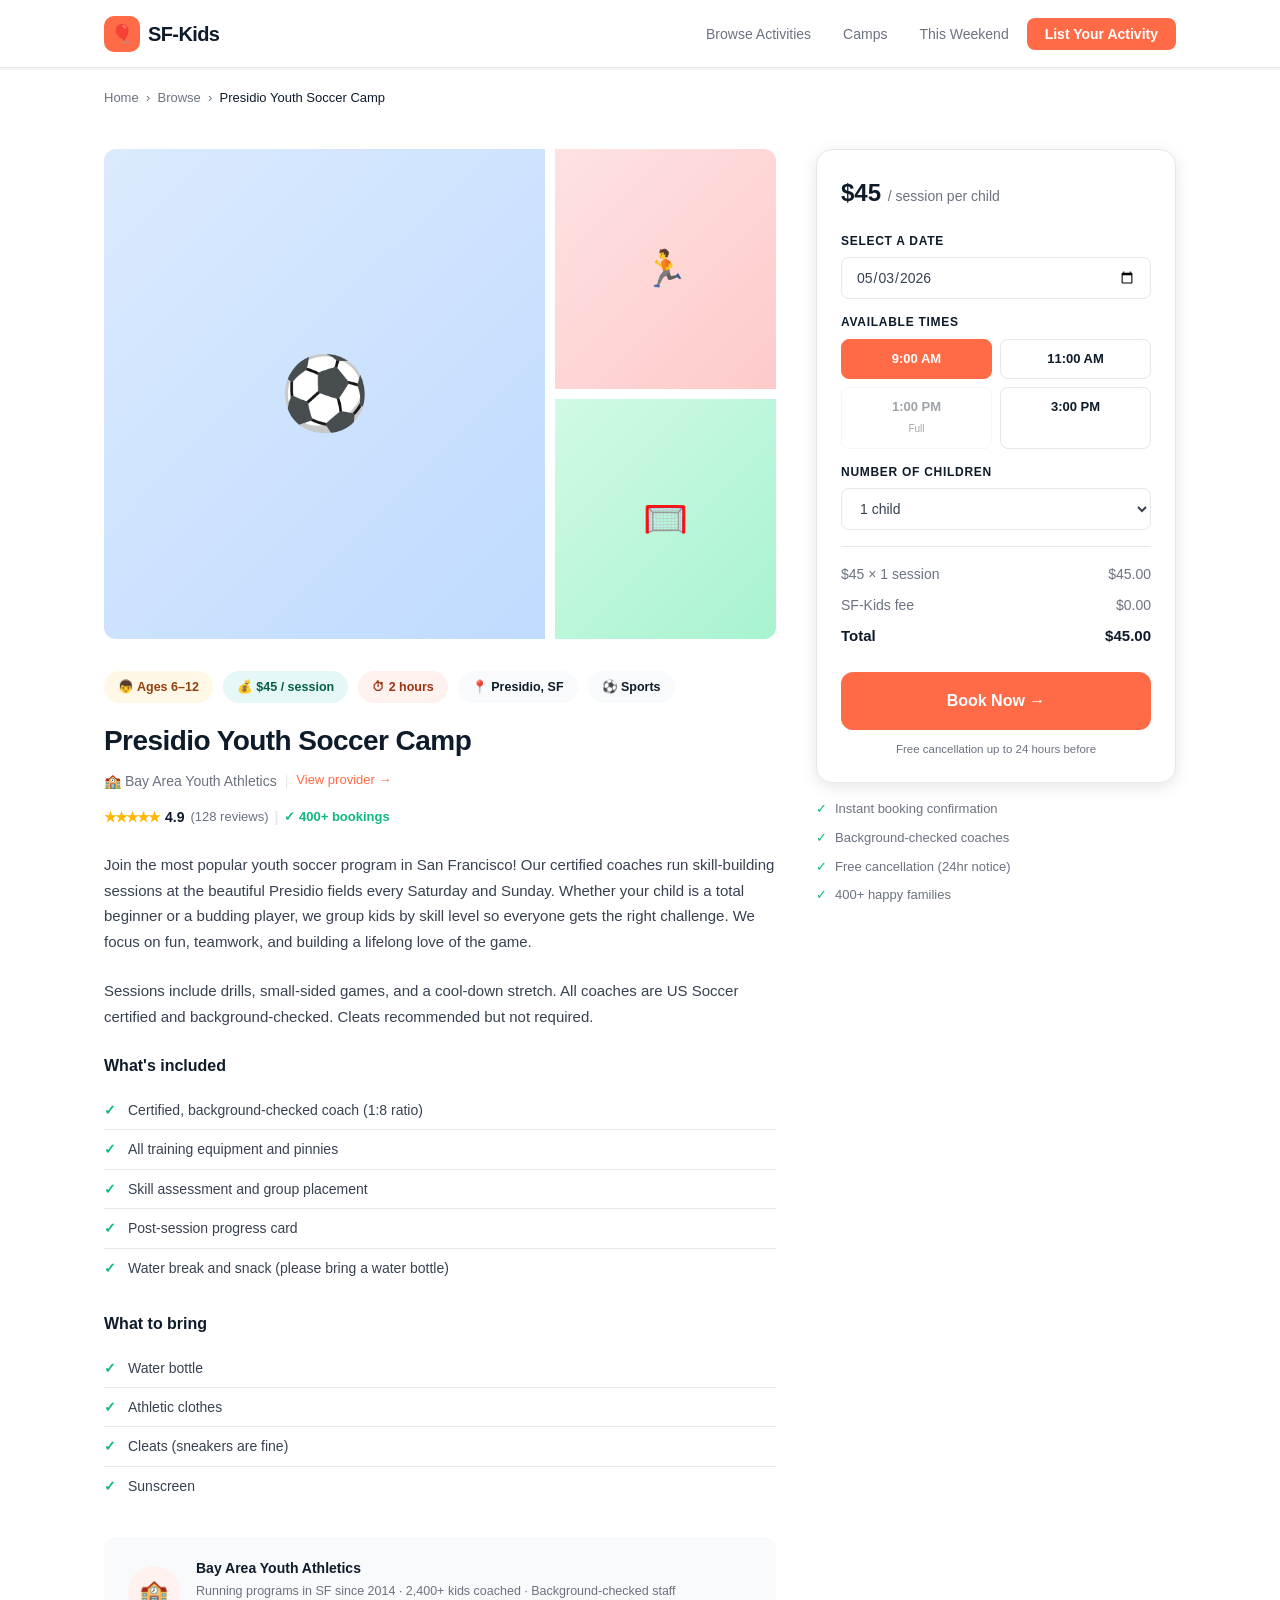
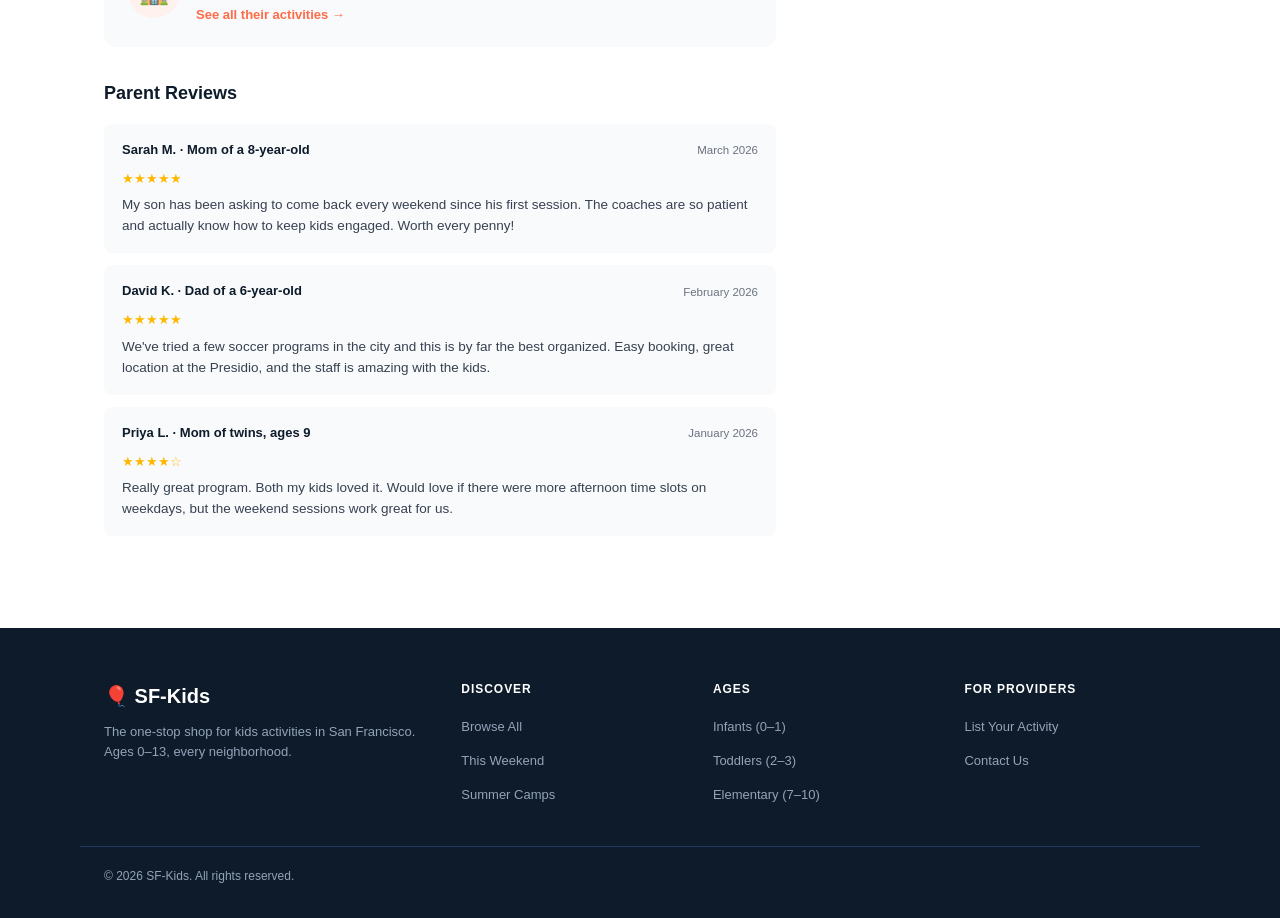
==== activity.html @ b0662e35 "Fix nav: wire Camps + This Weekend filters, make all filter chips functional" ====
<!DOCTYPE html>
<html lang="en">
<head>
<meta charset="UTF-8">
<meta name="viewport" content="width=device-width, initial-scale=1.0">
<title>Presidio Youth Soccer Camp — SF-Kids</title>
<link rel="stylesheet" href="styles.css">
</head>
<body>

<!-- ── Nav ──────────────────────────────────────────────────── -->
<nav class="nav">
  <div class="nav-inner">
    <a href="index.html" class="nav-logo">
      <div class="nav-logo-icon">🎈</div>
      SF-Kids
    </a>
    <ul class="nav-links">
      <li><a href="results.html">Browse Activities</a></li>
      <li><a href="results.html?filter=camps">Camps</a></li>
      <li><a href="results.html?filter=weekend">This Weekend</a></li>
      <li><a href="list-your-activity.html" class="nav-cta">List Your Activity</a></li>
    </ul>
  </div>
</nav>

<!-- ── Breadcrumb ─────────────────────────────────────────────── -->
<div class="page" style="padding-top:20px;">
  <p style="font-size:13px;color:var(--muted);">
    <a href="index.html" style="color:var(--muted);">Home</a> &nbsp;›&nbsp;
    <a href="results.html" style="color:var(--muted);">Browse</a> &nbsp;›&nbsp;
    <span style="color:var(--navy);">Presidio Youth Soccer Camp</span>
  </p>
</div>

<!-- ── Detail layout ─────────────────────────────────────────── -->
<div class="page">
  <div class="detail-layout">

    <!-- Left: content -->
    <div>
      <!-- Gallery -->
      <div class="detail-gallery">
        <div class="gallery-main">⚽</div>
        <div class="gallery-sm">🏃</div>
        <div class="gallery-sm">🥅</div>
      </div>

      <!-- Badges -->
      <div class="detail-badges">
        <span class="badge badge-age">👦 Ages 6–12</span>
        <span class="badge badge-price">💰 $45 / session</span>
        <span class="badge badge-time">⏱ 2 hours</span>
        <span class="badge" style="background:var(--light);color:var(--navy);">📍 Presidio, SF</span>
        <span class="badge" style="background:var(--light);color:var(--navy);">⚽ Sports</span>
      </div>

      <h1 class="detail-title">Presidio Youth Soccer Camp</h1>

      <div class="detail-provider">
        <span>🏫 Bay Area Youth Athletics</span>
        <span style="color:var(--rule);">|</span>
        <a href="#" style="color:var(--coral);font-size:13px;">View provider →</a>
      </div>

      <div class="detail-rating">
        <span class="stars">★★★★★</span>
        <span>4.9</span>
        <span style="color:var(--muted);font-weight:400;font-size:13px;">(128 reviews)</span>
        <span style="color:var(--rule);">|</span>
        <span style="color:var(--success);font-size:13px;font-weight:600;">✓ 400+ bookings</span>
      </div>

      <p class="detail-desc">
        Join the most popular youth soccer program in San Francisco! Our certified coaches run skill-building sessions at the beautiful Presidio fields every Saturday and Sunday. Whether your child is a total beginner or a budding player, we group kids by skill level so everyone gets the right challenge. We focus on fun, teamwork, and building a lifelong love of the game.
      </p>
      <p class="detail-desc">
        Sessions include drills, small-sided games, and a cool-down stretch. All coaches are US Soccer certified and background-checked. Cleats recommended but not required.
      </p>

      <h3 style="font-size:16px;font-weight:700;color:var(--navy);margin-bottom:12px;">What's included</h3>
      <ul class="detail-list">
        <li>Certified, background-checked coach (1:8 ratio)</li>
        <li>All training equipment and pinnies</li>
        <li>Skill assessment and group placement</li>
        <li>Post-session progress card</li>
        <li>Water break and snack (please bring a water bottle)</li>
      </ul>

      <h3 style="font-size:16px;font-weight:700;color:var(--navy);margin-bottom:12px;margin-top:24px;">What to bring</h3>
      <ul class="detail-list">
        <li>Water bottle</li>
        <li>Athletic clothes</li>
        <li>Cleats (sneakers are fine)</li>
        <li>Sunscreen</li>
      </ul>

      <!-- Provider trust block -->
      <div style="background:var(--light);border-radius:var(--radius);padding:20px 24px;margin-top:32px;display:flex;gap:16px;align-items:center;">
        <div style="width:52px;height:52px;background:var(--coral-lt);border-radius:50%;display:flex;align-items:center;justify-content:center;font-size:24px;flex-shrink:0;">🏫</div>
        <div>
          <p style="font-size:14px;font-weight:700;color:var(--navy);margin-bottom:2px;">Bay Area Youth Athletics</p>
          <p style="font-size:12.5px;color:var(--muted);">Running programs in SF since 2014 · 2,400+ kids coached · Background-checked staff</p>
          <a href="#" style="font-size:13px;color:var(--coral);font-weight:600;">See all their activities →</a>
        </div>
      </div>

      <!-- Reviews -->
      <div class="reviews">
        <h3>Parent Reviews</h3>

        <div class="review-card">
          <div class="review-header">
            <span class="reviewer">Sarah M. · Mom of a 8-year-old</span>
            <span class="review-date">March 2026</span>
          </div>
          <div style="color:var(--yellow);font-size:13px;margin-bottom:6px;">★★★★★</div>
          <p class="review-text">My son has been asking to come back every weekend since his first session. The coaches are so patient and actually know how to keep kids engaged. Worth every penny!</p>
        </div>

        <div class="review-card">
          <div class="review-header">
            <span class="reviewer">David K. · Dad of a 6-year-old</span>
            <span class="review-date">February 2026</span>
          </div>
          <div style="color:var(--yellow);font-size:13px;margin-bottom:6px;">★★★★★</div>
          <p class="review-text">We've tried a few soccer programs in the city and this is by far the best organized. Easy booking, great location at the Presidio, and the staff is amazing with the kids.</p>
        </div>

        <div class="review-card">
          <div class="review-header">
            <span class="reviewer">Priya L. · Mom of twins, ages 9</span>
            <span class="review-date">January 2026</span>
          </div>
          <div style="color:var(--yellow);font-size:13px;margin-bottom:6px;">★★★★☆</div>
          <p class="review-text">Really great program. Both my kids loved it. Would love if there were more afternoon time slots on weekdays, but the weekend sessions work great for us.</p>
        </div>
      </div>
    </div>

    <!-- Right: booking card -->
    <div>
      <div class="booking-card">
        <div class="booking-card-price">$45 <span>/ session per child</span></div>

        <div class="form-group">
          <label class="form-label">Select a date</label>
          <input type="date" class="form-input" value="2026-05-03">
        </div>

        <div class="form-group">
          <label class="form-label">Available times</label>
          <div class="time-slots">
            <div class="time-slot selected" onclick="selectSlot(this)">9:00 AM</div>
            <div class="time-slot" onclick="selectSlot(this)">11:00 AM</div>
            <div class="time-slot" onclick="selectSlot(this)" style="opacity:0.4;cursor:not-allowed;">1:00 PM<br><span style="font-size:10px;font-weight:400;">Full</span></div>
            <div class="time-slot" onclick="selectSlot(this)">3:00 PM</div>
          </div>
        </div>

        <div class="form-group">
          <label class="form-label">Number of children</label>
          <select class="form-select">
            <option>1 child</option>
            <option>2 children</option>
            <option>3 children</option>
          </select>
        </div>

        <hr class="booking-divider">
        <div class="booking-total"><span>$45 × 1 session</span><span>$45.00</span></div>
        <div class="booking-total"><span>SF-Kids fee</span><span>$0.00</span></div>
        <div class="booking-total total"><span>Total</span><span>$45.00</span></div>

        <a href="booking.html" class="btn btn-primary btn-lg" style="width:100%;justify-content:center;margin-top:16px;">Book Now →</a>

        <p style="font-size:11.5px;color:var(--muted);text-align:center;margin-top:10px;">Free cancellation up to 24 hours before</p>
      </div>

      <!-- Trust signals -->
      <div style="margin-top:16px;display:flex;flex-direction:column;gap:8px;">
        <div style="display:flex;align-items:center;gap:8px;font-size:13px;color:var(--muted);">
          <span style="color:var(--success);">✓</span> Instant booking confirmation
        </div>
        <div style="display:flex;align-items:center;gap:8px;font-size:13px;color:var(--muted);">
          <span style="color:var(--success);">✓</span> Background-checked coaches
        </div>
        <div style="display:flex;align-items:center;gap:8px;font-size:13px;color:var(--muted);">
          <span style="color:var(--success);">✓</span> Free cancellation (24hr notice)
        </div>
        <div style="display:flex;align-items:center;gap:8px;font-size:13px;color:var(--muted);">
          <span style="color:var(--success);">✓</span> 400+ happy families
        </div>
      </div>
    </div>
  </div>
</div>

<!-- ── Footer ────────────────────────────────────────────────── -->
<footer class="footer">
  <div class="footer-inner">
    <div>
      <div class="footer-brand">🎈 SF-Kids</div>
      <p class="footer-tagline">The one-stop shop for kids activities in San Francisco. Ages 0–13, every neighborhood.</p>
    </div>
    <div>
      <p class="footer-col-title">Discover</p>
      <ul class="footer-links">
        <li><a href="results.html">Browse All</a></li>
        <li><a href="#">This Weekend</a></li>
        <li><a href="#">Summer Camps</a></li>
      </ul>
    </div>
    <div>
      <p class="footer-col-title">Ages</p>
      <ul class="footer-links">
        <li><a href="#">Infants (0–1)</a></li>
        <li><a href="#">Toddlers (2–3)</a></li>
        <li><a href="#">Elementary (7–10)</a></li>
      </ul>
    </div>
    <div>
      <p class="footer-col-title">For Providers</p>
      <ul class="footer-links">
        <li><a href="#">List Your Activity</a></li>
        <li><a href="#">Contact Us</a></li>
      </ul>
    </div>
  </div>
  <div class="footer-bottom">
    <span>© 2026 SF-Kids. All rights reserved.</span>
  </div>
</footer>

<script>
  function selectSlot(el) {
    if (el.style.opacity === '0.4') return;
    document.querySelectorAll('.time-slot').forEach(s => s.classList.remove('selected'));
    el.classList.add('selected');
  }
</script>
</body>
</html>
---- styles.css ----
/* ============================================================
   SF-Kids Design System
   OpenTable-meets-Airbnb for kids activities in San Francisco
   ============================================================ */

/* ── Tokens ─────────────────────────────────────────────────── */
:root {
  --navy:       #0D1B2A;
  --navy2:      #1B2E42;
  --coral:      #FF6B47;
  --coral-lt:   #FFF1EE;
  --coral-dk:   #E55A38;
  --teal:       #0EA5A0;
  --teal-lt:    #E6F7F7;
  --yellow:     #FFB800;
  --yellow-lt:  #FFF8E6;
  --mid:        #374151;
  --muted:      #6B7280;
  --rule:       #E5E7EB;
  --light:      #F9FAFB;
  --white:      #FFFFFF;
  --success:    #10B981;
  --radius:     12px;
  --radius-sm:  8px;
  --shadow-sm:  0 1px 3px rgba(0,0,0,0.08);
  --shadow:     0 4px 16px rgba(0,0,0,0.10);
  --shadow-lg:  0 8px 32px rgba(0,0,0,0.14);
  --nav-h:      68px;
  --max-w:      1120px;
}

/* ── Reset ───────────────────────────────────────────────────── */
*, *::before, *::after { box-sizing: border-box; margin: 0; padding: 0; }
html { scroll-behavior: smooth; }
body {
  font-family: "Inter", "Helvetica Neue", Helvetica, Arial, sans-serif;
  background: var(--white);
  color: var(--mid);
  line-height: 1.6;
  -webkit-font-smoothing: antialiased;
}
img { max-width: 100%; display: block; }
a { color: var(--coral); text-decoration: none; }
a:hover { text-decoration: underline; }
button { cursor: pointer; font-family: inherit; }

/* ── Navigation ─────────────────────────────────────────────── */
.nav {
  position: sticky; top: 0; z-index: 200;
  height: var(--nav-h);
  background: var(--white);
  border-bottom: 1px solid var(--rule);
  box-shadow: var(--shadow-sm);
  display: flex; align-items: center;
}
.nav-inner {
  max-width: var(--max-w); width: 100%;
  margin: 0 auto; padding: 0 24px;
  display: flex; align-items: center;
  justify-content: space-between; gap: 20px;
}
.nav-logo {
  display: flex; align-items: center; gap: 8px;
  font-size: 20px; font-weight: 800; color: var(--navy);
  letter-spacing: -0.03em; white-space: nowrap;
  text-decoration: none;
}
.nav-logo-icon {
  width: 36px; height: 36px;
  background: var(--coral);
  border-radius: 10px;
  display: flex; align-items: center; justify-content: center;
  font-size: 18px; line-height: 1;
}
.nav-links {
  display: flex; align-items: center; gap: 4px;
  list-style: none;
}
.nav-links a {
  font-size: 14px; font-weight: 500; color: var(--muted);
  padding: 7px 14px; border-radius: 8px;
  transition: color 0.15s, background 0.15s;
}
.nav-links a:hover { color: var(--navy); background: var(--light); text-decoration: none; }
.nav-links a.active { color: var(--coral); background: var(--coral-lt); }
.nav-cta {
  background: var(--coral); color: white !important;
  font-weight: 600 !important; border-radius: 8px;
  padding: 8px 18px !important;
}
.nav-cta:hover { background: var(--coral-dk) !important; }

/* ── Page wrapper ────────────────────────────────────────────── */
.page { max-width: var(--max-w); margin: 0 auto; padding: 0 24px; }

/* ── Buttons ─────────────────────────────────────────────────── */
.btn {
  display: inline-flex; align-items: center; gap: 8px;
  font-size: 15px; font-weight: 600;
  padding: 13px 24px; border-radius: var(--radius-sm);
  border: none; transition: all 0.15s; white-space: nowrap;
  text-decoration: none;
}
.btn:hover { text-decoration: none; transform: translateY(-1px); }
.btn-primary { background: var(--coral); color: white; }
.btn-primary:hover { background: var(--coral-dk); color: white; }
.btn-secondary { background: var(--white); color: var(--navy); border: 1.5px solid var(--rule); }
.btn-secondary:hover { border-color: var(--navy); background: var(--light); color: var(--navy); }
.btn-lg { font-size: 16px; padding: 16px 32px; border-radius: var(--radius); }
.btn-sm { font-size: 13px; padding: 8px 16px; }

/* ── Hero (landing) ──────────────────────────────────────────── */
.hero {
  background: var(--navy);
  padding: 80px 0 100px;
  position: relative; overflow: hidden;
}
.hero::before {
  content: "";
  position: absolute; inset: 0;
  background: radial-gradient(ellipse 70% 60% at 70% 50%, rgba(255,107,71,0.12) 0%, transparent 70%);
  pointer-events: none;
}
.hero-inner {
  max-width: var(--max-w); margin: 0 auto; padding: 0 24px;
  position: relative; z-index: 1;
}
.hero-eyebrow {
  display: inline-flex; align-items: center; gap: 8px;
  font-size: 12px; font-weight: 700; letter-spacing: 0.1em;
  text-transform: uppercase; color: var(--coral);
  background: rgba(255,107,71,0.12); padding: 5px 14px;
  border-radius: 20px; margin-bottom: 20px;
}
.hero h1 {
  font-size: clamp(32px, 5.5vw, 58px);
  font-weight: 800; color: var(--white);
  line-height: 1.08; letter-spacing: -0.03em;
  margin-bottom: 16px; max-width: 640px;
}
.hero h1 span { color: var(--coral); }
.hero-sub {
  font-size: 17px; color: #94A3B8;
  margin-bottom: 40px; max-width: 480px; line-height: 1.6;
}

/* ── Search bar ──────────────────────────────────────────────── */
.search-bar {
  background: var(--white);
  border-radius: 16px;
  padding: 8px 8px 8px 0;
  display: flex; align-items: center;
  box-shadow: var(--shadow-lg);
  max-width: 720px;
  gap: 0;
}
.search-field {
  display: flex; flex-direction: column;
  padding: 10px 20px; flex: 1; min-width: 0;
  border-right: 1px solid var(--rule);
}
.search-field:last-of-type { border-right: none; }
.search-label {
  font-size: 10px; font-weight: 700;
  text-transform: uppercase; letter-spacing: 0.08em;
  color: var(--navy); margin-bottom: 2px;
}
.search-field input, .search-field select {
  border: none; outline: none;
  font-size: 14px; font-weight: 500; color: var(--mid);
  background: transparent; font-family: inherit;
  width: 100%; cursor: pointer;
}
.search-field select option { color: var(--mid); }
.search-btn {
  background: var(--coral); color: white;
  border: none; border-radius: 12px;
  width: 52px; height: 52px; flex-shrink: 0;
  display: flex; align-items: center; justify-content: center;
  font-size: 20px; margin-right: 4px;
  transition: background 0.15s;
}
.search-btn:hover { background: var(--coral-dk); }

/* ── Category chips ──────────────────────────────────────────── */
.categories { padding: 48px 0 40px; }
.categories-title {
  font-size: 11px; font-weight: 700; letter-spacing: 0.1em;
  text-transform: uppercase; color: var(--muted); margin-bottom: 16px;
}
.cat-chips { display: flex; gap: 10px; flex-wrap: wrap; }
.cat-chip {
  display: inline-flex; align-items: center; gap: 8px;
  padding: 10px 18px; border-radius: 24px;
  background: var(--light); border: 1.5px solid var(--rule);
  font-size: 13.5px; font-weight: 600; color: var(--navy);
  cursor: pointer; transition: all 0.15s; white-space: nowrap;
  text-decoration: none;
}
.cat-chip:hover, .cat-chip.active {
  background: var(--coral-lt); border-color: var(--coral);
  color: var(--coral); text-decoration: none;
}
.cat-chip-icon { font-size: 16px; }

/* ── Section headings ────────────────────────────────────────── */
.section-head {
  display: flex; align-items: flex-end;
  justify-content: space-between; margin-bottom: 20px; gap: 16px;
}
.section-head h2 {
  font-size: 22px; font-weight: 800; color: var(--navy);
  letter-spacing: -0.02em;
}
.section-head a {
  font-size: 13px; font-weight: 600; color: var(--coral);
  white-space: nowrap;
}

/* ── Activity cards ──────────────────────────────────────────── */
.cards-grid {
  display: grid;
  grid-template-columns: repeat(auto-fill, minmax(280px, 1fr));
  gap: 20px; margin-bottom: 52px;
}
.card {
  background: var(--white); border-radius: var(--radius);
  border: 1px solid var(--rule); overflow: hidden;
  transition: box-shadow 0.2s, transform 0.2s;
  cursor: pointer; display: flex; flex-direction: column;
  text-decoration: none; color: inherit;
}
.card:hover {
  box-shadow: var(--shadow-lg); transform: translateY(-3px);
  text-decoration: none;
}
.card-img {
  width: 100%; height: 180px; object-fit: cover;
  background: linear-gradient(135deg, #E0E7FF 0%, #C7D2FE 100%);
  display: flex; align-items: center; justify-content: center;
  font-size: 48px; position: relative;
}
.card-img-badge {
  position: absolute; top: 12px; left: 12px;
  background: var(--white); border-radius: 6px;
  padding: 3px 9px; font-size: 11px; font-weight: 700;
  color: var(--navy); box-shadow: var(--shadow-sm);
}
.card-img-save {
  position: absolute; top: 12px; right: 12px;
  background: rgba(255,255,255,0.9); border-radius: 50%;
  width: 32px; height: 32px;
  display: flex; align-items: center; justify-content: center;
  font-size: 16px; cursor: pointer;
}
.card-body { padding: 16px; flex: 1; display: flex; flex-direction: column; gap: 6px; }
.card-cat {
  font-size: 11px; font-weight: 700; letter-spacing: 0.08em;
  text-transform: uppercase; color: var(--coral);
}
.card-title {
  font-size: 15px; font-weight: 700; color: var(--navy);
  line-height: 1.3;
}
.card-provider { font-size: 12.5px; color: var(--muted); }
.card-meta {
  display: flex; gap: 10px; flex-wrap: wrap;
  margin-top: 4px;
}
.card-tag {
  display: inline-flex; align-items: center; gap: 4px;
  font-size: 11.5px; color: var(--muted);
  background: var(--light); padding: 3px 9px;
  border-radius: 20px;
}
.card-footer {
  display: flex; align-items: center;
  justify-content: space-between;
  padding: 12px 16px; border-top: 1px solid var(--rule);
}
.card-price { font-size: 15px; font-weight: 800; color: var(--navy); }
.card-price span { font-size: 12px; font-weight: 400; color: var(--muted); }
.card-rating {
  display: flex; align-items: center; gap: 4px;
  font-size: 12.5px; font-weight: 600; color: var(--navy);
}

/* ── How it works ────────────────────────────────────────────── */
.how-it-works {
  background: var(--light); border-radius: 20px;
  padding: 52px 48px; margin: 0 0 60px;
}
.hiw-steps {
  display: grid; grid-template-columns: repeat(3, 1fr);
  gap: 32px; margin-top: 28px;
}
.hiw-step { text-align: center; }
.hiw-icon {
  width: 60px; height: 60px; border-radius: 50%;
  background: var(--coral); color: white;
  font-size: 24px;
  display: flex; align-items: center; justify-content: center;
  margin: 0 auto 14px;
}
.hiw-num {
  font-size: 11px; font-weight: 700; letter-spacing: 0.1em;
  text-transform: uppercase; color: var(--coral); margin-bottom: 6px;
}
.hiw-title { font-size: 16px; font-weight: 700; color: var(--navy); margin-bottom: 6px; }
.hiw-desc { font-size: 13.5px; color: var(--muted); line-height: 1.55; }

/* ── Filters (results page) ──────────────────────────────────── */
.filters-bar {
  background: var(--white); border-bottom: 1px solid var(--rule);
  padding: 14px 0; position: sticky; top: var(--nav-h); z-index: 100;
}
.filters-inner {
  max-width: var(--max-w); margin: 0 auto; padding: 0 24px;
  display: flex; align-items: center; gap: 8px; flex-wrap: wrap;
}
.filter-chip {
  display: inline-flex; align-items: center; gap: 6px;
  padding: 7px 14px; border-radius: 24px;
  background: var(--white); border: 1.5px solid var(--rule);
  font-size: 13px; font-weight: 500; color: var(--mid);
  cursor: pointer; transition: all 0.15s; white-space: nowrap;
}
.filter-chip:hover { border-color: var(--navy); color: var(--navy); }
.filter-chip.active { background: var(--navy); border-color: var(--navy); color: white; }
.filter-chip-arrow { font-size: 10px; }

/* ── Results layout ──────────────────────────────────────────── */
.results-layout {
  display: grid;
  grid-template-columns: 1fr 380px;
  gap: 28px; padding: 32px 0 60px;
  align-items: start;
}
.results-count {
  font-size: 13px; color: var(--muted);
  margin-bottom: 20px;
}
.results-count strong { color: var(--navy); }
.map-panel {
  position: sticky; top: calc(var(--nav-h) + 56px);
  background: var(--light); border-radius: var(--radius);
  border: 1px solid var(--rule); overflow: hidden;
  height: 520px;
  display: flex; align-items: center; justify-content: center;
  flex-direction: column; gap: 10px; color: var(--muted);
}
.map-placeholder-icon { font-size: 40px; }
.map-placeholder-text { font-size: 13px; font-weight: 600; color: var(--navy); }
.map-placeholder-sub { font-size: 12px; color: var(--muted); }

/* ── Activity detail ─────────────────────────────────────────── */
.detail-layout {
  display: grid;
  grid-template-columns: 1fr 360px;
  gap: 40px; padding: 40px 0 80px;
  align-items: start;
}
.detail-gallery {
  display: grid;
  grid-template-columns: 2fr 1fr;
  grid-template-rows: 240px 240px;
  gap: 10px; border-radius: var(--radius); overflow: hidden;
  margin-bottom: 32px;
}
.gallery-main {
  grid-row: 1 / 3;
  background: linear-gradient(135deg, #DBEAFE 0%, #BFDBFE 100%);
  display: flex; align-items: center; justify-content: center;
  font-size: 72px;
}
.gallery-sm {
  background: linear-gradient(135deg, #FEE2E2 0%, #FECACA 100%);
  display: flex; align-items: center; justify-content: center;
  font-size: 36px;
}
.gallery-sm:nth-child(3) { background: linear-gradient(135deg, #D1FAE5 0%, #A7F3D0 100%); }
.detail-badges { display: flex; gap: 10px; flex-wrap: wrap; margin-bottom: 16px; }
.badge {
  display: inline-flex; align-items: center; gap: 6px;
  padding: 6px 14px; border-radius: 20px;
  font-size: 12.5px; font-weight: 600;
}
.badge-age   { background: var(--yellow-lt); color: #92400E; }
.badge-price { background: var(--teal-lt); color: #065F46; }
.badge-time  { background: var(--coral-lt); color: #9A3412; }
.detail-title {
  font-size: 28px; font-weight: 800; color: var(--navy);
  letter-spacing: -0.02em; margin-bottom: 6px;
}
.detail-provider {
  font-size: 14px; color: var(--muted); margin-bottom: 14px;
  display: flex; align-items: center; gap: 8px;
}
.detail-rating {
  display: flex; align-items: center; gap: 6px;
  font-size: 14px; font-weight: 600; color: var(--navy);
  margin-bottom: 24px;
}
.stars { color: var(--yellow); letter-spacing: -2px; }
.detail-desc { font-size: 15px; color: var(--mid); line-height: 1.7; margin-bottom: 24px; }
.detail-list { list-style: none; padding: 0; margin-bottom: 24px; }
.detail-list li {
  padding: 8px 0 8px 24px; position: relative;
  font-size: 14px; color: var(--mid); border-bottom: 1px solid var(--rule);
}
.detail-list li:last-child { border-bottom: none; }
.detail-list li::before {
  content: "✓"; position: absolute; left: 0;
  color: var(--success); font-weight: 700;
}

/* ── Reviews ─────────────────────────────────────────────────── */
.reviews { margin-top: 32px; }
.reviews h3 { font-size: 18px; font-weight: 700; color: var(--navy); margin-bottom: 16px; }
.review-card {
  background: var(--light); border-radius: var(--radius-sm);
  padding: 16px 18px; margin-bottom: 12px;
}
.review-header {
  display: flex; align-items: center;
  justify-content: space-between; margin-bottom: 8px;
}
.reviewer { font-size: 13px; font-weight: 700; color: var(--navy); }
.review-date { font-size: 11.5px; color: var(--muted); }
.review-text { font-size: 13.5px; color: var(--mid); line-height: 1.55; }

/* ── Booking sidebar ─────────────────────────────────────────── */
.booking-card {
  background: var(--white); border: 1.5px solid var(--rule);
  border-radius: 16px; padding: 24px;
  box-shadow: var(--shadow); position: sticky;
  top: calc(var(--nav-h) + 20px);
}
.booking-card-price {
  font-size: 24px; font-weight: 800; color: var(--navy);
  margin-bottom: 20px;
}
.booking-card-price span { font-size: 14px; font-weight: 400; color: var(--muted); }
.form-group { margin-bottom: 14px; }
.form-label {
  font-size: 12px; font-weight: 700; color: var(--navy);
  text-transform: uppercase; letter-spacing: 0.06em;
  margin-bottom: 6px; display: block;
}
.form-input, .form-select {
  width: 100%; padding: 11px 14px;
  border: 1.5px solid var(--rule); border-radius: var(--radius-sm);
  font-size: 14px; font-family: inherit; color: var(--mid);
  background: var(--white); outline: none;
  transition: border-color 0.15s;
}
.form-input:focus, .form-select:focus { border-color: var(--coral); }
.time-slots { display: grid; grid-template-columns: 1fr 1fr; gap: 8px; margin-top: 6px; }
.time-slot {
  padding: 9px; border: 1.5px solid var(--rule); border-radius: 8px;
  font-size: 13px; font-weight: 600; text-align: center;
  cursor: pointer; transition: all 0.15s; color: var(--navy);
  background: var(--white);
}
.time-slot:hover { border-color: var(--coral); color: var(--coral); }
.time-slot.selected { background: var(--coral); border-color: var(--coral); color: white; }
.booking-divider { border: none; border-top: 1px solid var(--rule); margin: 16px 0; }
.booking-total { display: flex; justify-content: space-between; font-size: 14px; color: var(--muted); margin-bottom: 8px; }
.booking-total.total { font-size: 15px; font-weight: 700; color: var(--navy); }

/* ── Booking steps ───────────────────────────────────────────── */
.step-indicator {
  display: flex; align-items: center;
  justify-content: center; gap: 0;
  padding: 40px 0 32px;
}
.step {
  display: flex; align-items: center; gap: 8px;
  font-size: 13px; font-weight: 600; color: var(--muted);
}
.step.active { color: var(--navy); }
.step.done { color: var(--success); }
.step-circle {
  width: 28px; height: 28px; border-radius: 50%;
  background: var(--rule); color: var(--muted);
  font-size: 12px; font-weight: 700;
  display: flex; align-items: center; justify-content: center;
  flex-shrink: 0;
}
.step.active .step-circle { background: var(--coral); color: white; }
.step.done .step-circle { background: var(--success); color: white; }
.step-line { width: 60px; height: 2px; background: var(--rule); margin: 0 4px; }
.step-line.done { background: var(--success); }
.booking-form {
  max-width: 540px; margin: 0 auto;
  background: var(--white); border: 1px solid var(--rule);
  border-radius: 16px; padding: 32px;
  box-shadow: var(--shadow);
}
.booking-form h2 { font-size: 20px; font-weight: 800; color: var(--navy); margin-bottom: 6px; }
.booking-form .subtitle { font-size: 14px; color: var(--muted); margin-bottom: 24px; }

/* ── Confirmation ────────────────────────────────────────────── */
.confirm-wrap {
  min-height: 70vh; display: flex;
  align-items: center; justify-content: center; padding: 60px 24px;
}
.confirm-card {
  max-width: 520px; width: 100%; text-align: center;
}
.confirm-icon {
  width: 80px; height: 80px; border-radius: 50%;
  background: #D1FAE5; margin: 0 auto 24px;
  display: flex; align-items: center; justify-content: center;
  font-size: 36px;
}
.confirm-card h1 { font-size: 30px; font-weight: 800; color: var(--navy); margin-bottom: 8px; }
.confirm-card p { font-size: 15px; color: var(--muted); line-height: 1.6; margin-bottom: 8px; }
.confirm-ref {
  background: var(--light); border: 1px solid var(--rule);
  border-radius: var(--radius); padding: 20px 24px;
  margin: 24px 0; text-align: left;
}
.confirm-ref-row {
  display: flex; justify-content: space-between;
  font-size: 13.5px; padding: 6px 0;
  border-bottom: 1px solid var(--rule);
}
.confirm-ref-row:last-child { border-bottom: none; }
.confirm-ref-row span:first-child { color: var(--muted); }
.confirm-ref-row span:last-child { font-weight: 600; color: var(--navy); }
.confirm-actions { display: flex; gap: 12px; justify-content: center; flex-wrap: wrap; margin-top: 24px; }

/* ── Footer ──────────────────────────────────────────────────── */
.footer {
  background: var(--navy); color: #94A3B8;
  padding: 52px 0 32px;
}
.footer-inner {
  max-width: var(--max-w); margin: 0 auto; padding: 0 24px;
  display: grid; grid-template-columns: 1.5fr 1fr 1fr 1fr;
  gap: 40px; margin-bottom: 40px;
}
.footer-brand { font-size: 20px; font-weight: 800; color: white; margin-bottom: 10px; }
.footer-tagline { font-size: 13px; line-height: 1.55; }
.footer-col-title { font-size: 12px; font-weight: 700; letter-spacing: 0.08em; text-transform: uppercase; color: white; margin-bottom: 14px; }
.footer-links { list-style: none; display: flex; flex-direction: column; gap: 8px; }
.footer-links a { font-size: 13px; color: #94A3B8; }
.footer-links a:hover { color: white; text-decoration: none; }
.footer-bottom {
  max-width: var(--max-w); margin: 0 auto; padding: 20px 24px 0;
  border-top: 1px solid #1E3A5F;
  display: flex; justify-content: space-between; align-items: center;
  font-size: 12px; flex-wrap: wrap; gap: 10px;
}

/* ── Responsive ──────────────────────────────────────────────── */
@media (max-width: 768px) {
  .nav-links { display: none; }
  .search-bar { flex-direction: column; padding: 12px; gap: 8px; border-radius: 16px; }
  .search-field { border-right: none; border-bottom: 1px solid var(--rule); padding: 8px 12px; }
  .search-field:last-of-type { border-bottom: none; }
  .search-btn { width: 100%; height: 48px; border-radius: 10px; margin: 4px 0 0; }
  .hiw-steps { grid-template-columns: 1fr; }
  .results-layout { grid-template-columns: 1fr; }
  .map-panel { display: none; }
  .detail-layout { grid-template-columns: 1fr; }
  .detail-gallery { grid-template-columns: 1fr; grid-template-rows: 220px; }
  .gallery-main { grid-row: auto; }
  .gallery-sm { display: none; }
  .footer-inner { grid-template-columns: 1fr 1fr; }
  .booking-form { padding: 20px; }
}
@media (max-width: 480px) {
  .cards-grid { grid-template-columns: 1fr; }
  .footer-inner { grid-template-columns: 1fr; }
  .hero h1 { font-size: 30px; }
}
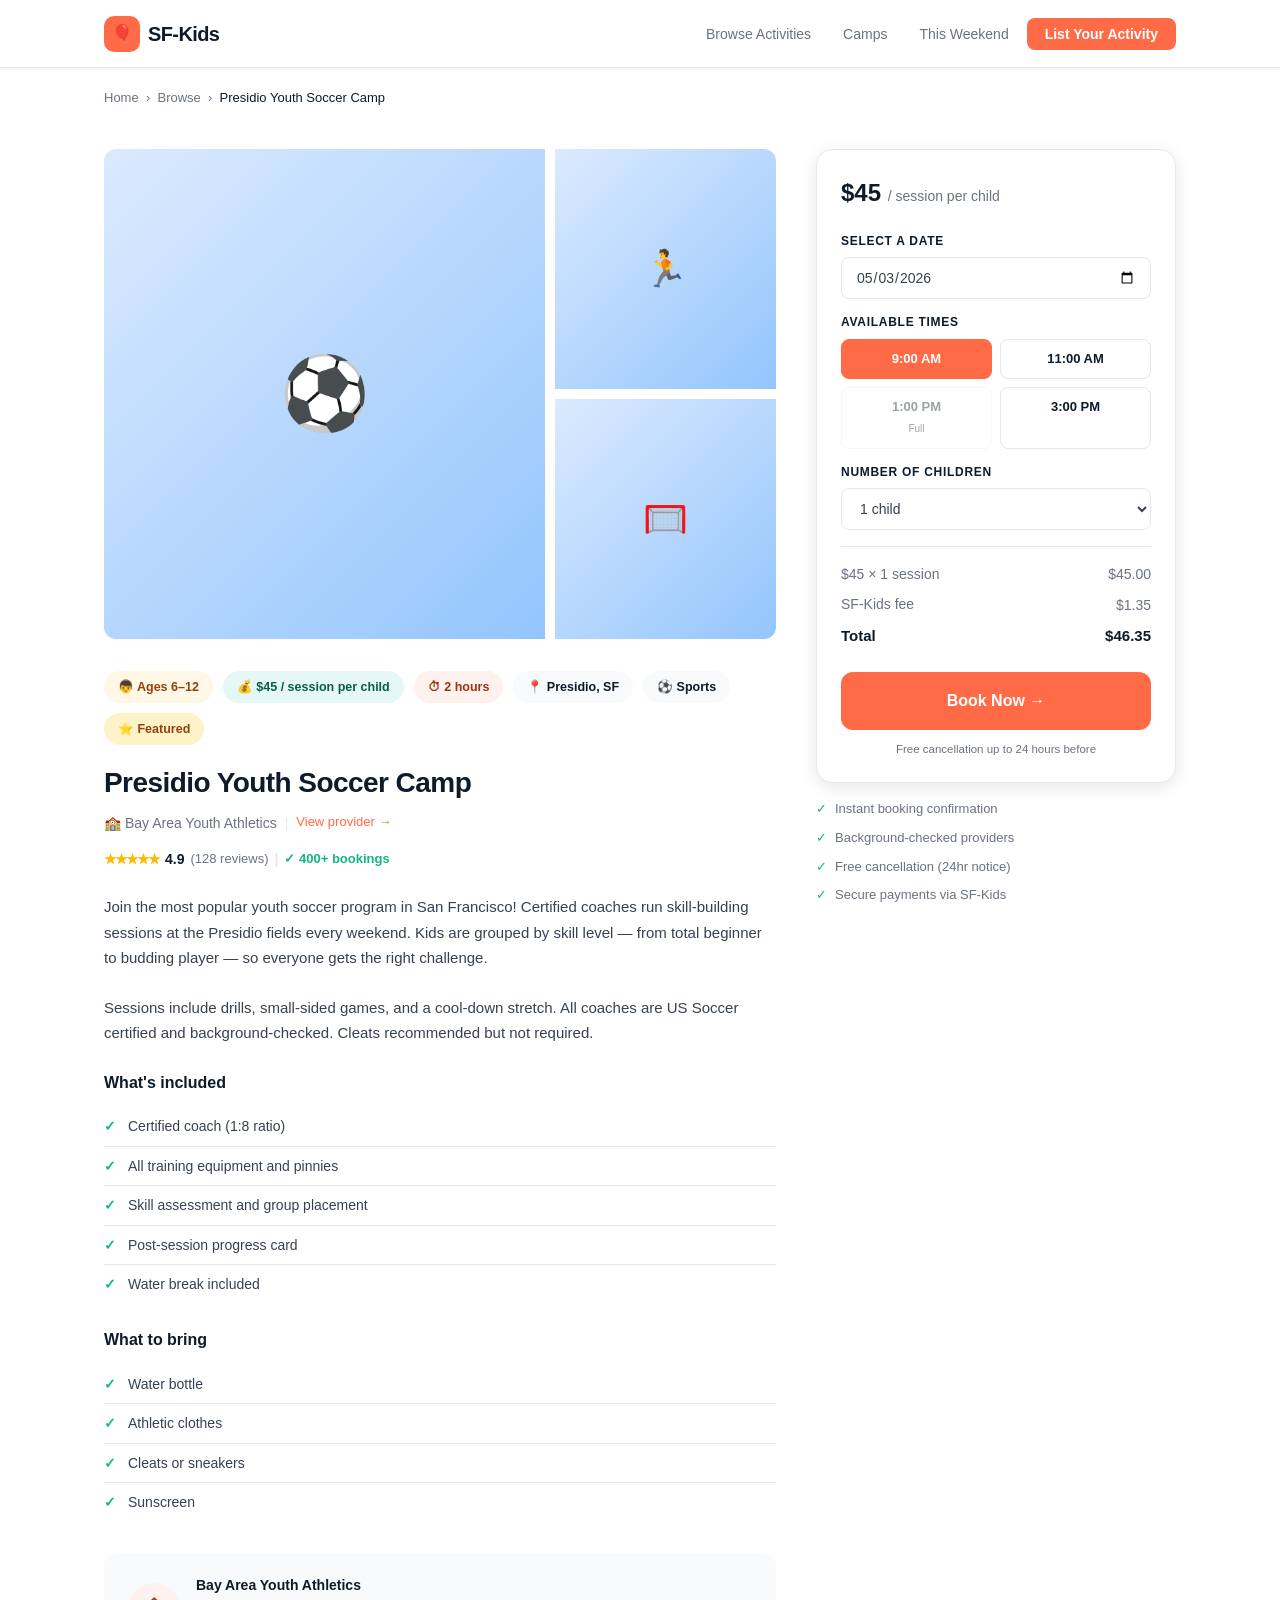
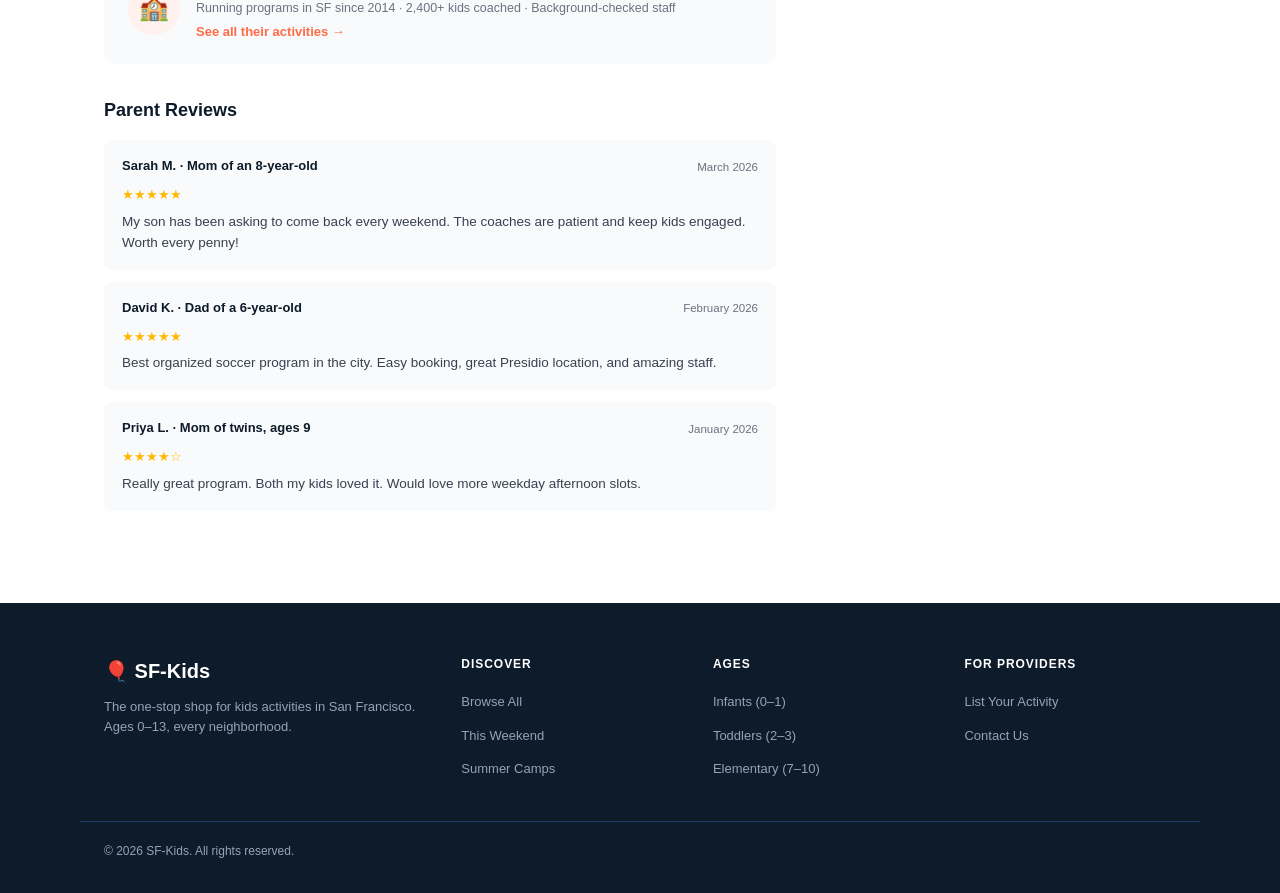
==== commit a4137c67: "Fix all card links — every activity now routes to its own correct detail page" ====
--- a/activity.html
+++ b/activity.html
@@ -3,8 +3,9 @@
 <head>
 <meta charset="UTF-8">
 <meta name="viewport" content="width=device-width, initial-scale=1.0">
-<title>Presidio Youth Soccer Camp — SF-Kids</title>
+<title id="page-title">Activity — SF-Kids</title>
 <link rel="stylesheet" href="styles.css">
+<script src="activities-data.js"></script>
 </head>
 <body>
 
@@ -29,7 +30,7 @@
   <p style="font-size:13px;color:var(--muted);">
     <a href="index.html" style="color:var(--muted);">Home</a> &nbsp;›&nbsp;
     <a href="results.html" style="color:var(--muted);">Browse</a> &nbsp;›&nbsp;
-    <span style="color:var(--navy);">Presidio Youth Soccer Camp</span>
+    <span id="breadcrumb-title" style="color:var(--navy);">Activity</span>
   </p>
 </div>
 
@@ -40,157 +41,42 @@
     <!-- Left: content -->
     <div>
       <!-- Gallery -->
-      <div class="detail-gallery">
-        <div class="gallery-main">⚽</div>
-        <div class="gallery-sm">🏃</div>
-        <div class="gallery-sm">🥅</div>
-      </div>
+      <div class="detail-gallery" id="gallery"></div>
 
       <!-- Badges -->
-      <div class="detail-badges">
-        <span class="badge badge-age">👦 Ages 6–12</span>
-        <span class="badge badge-price">💰 $45 / session</span>
-        <span class="badge badge-time">⏱ 2 hours</span>
-        <span class="badge" style="background:var(--light);color:var(--navy);">📍 Presidio, SF</span>
-        <span class="badge" style="background:var(--light);color:var(--navy);">⚽ Sports</span>
-      </div>
-
-      <h1 class="detail-title">Presidio Youth Soccer Camp</h1>
-
-      <div class="detail-provider">
-        <span>🏫 Bay Area Youth Athletics</span>
-        <span style="color:var(--rule);">|</span>
-        <a href="#" style="color:var(--coral);font-size:13px;">View provider →</a>
-      </div>
-
-      <div class="detail-rating">
-        <span class="stars">★★★★★</span>
-        <span>4.9</span>
-        <span style="color:var(--muted);font-weight:400;font-size:13px;">(128 reviews)</span>
-        <span style="color:var(--rule);">|</span>
-        <span style="color:var(--success);font-size:13px;font-weight:600;">✓ 400+ bookings</span>
-      </div>
-
-      <p class="detail-desc">
-        Join the most popular youth soccer program in San Francisco! Our certified coaches run skill-building sessions at the beautiful Presidio fields every Saturday and Sunday. Whether your child is a total beginner or a budding player, we group kids by skill level so everyone gets the right challenge. We focus on fun, teamwork, and building a lifelong love of the game.
-      </p>
-      <p class="detail-desc">
-        Sessions include drills, small-sided games, and a cool-down stretch. All coaches are US Soccer certified and background-checked. Cleats recommended but not required.
-      </p>
+      <div class="detail-badges" id="badges"></div>
+
+      <h1 class="detail-title" id="detail-title"></h1>
+
+      <div class="detail-provider" id="detail-provider"></div>
+
+      <div class="detail-rating" id="detail-rating"></div>
+
+      <div id="detail-desc"></div>
 
       <h3 style="font-size:16px;font-weight:700;color:var(--navy);margin-bottom:12px;">What's included</h3>
-      <ul class="detail-list">
-        <li>Certified, background-checked coach (1:8 ratio)</li>
-        <li>All training equipment and pinnies</li>
-        <li>Skill assessment and group placement</li>
-        <li>Post-session progress card</li>
-        <li>Water break and snack (please bring a water bottle)</li>
-      </ul>
+      <ul class="detail-list" id="included-list"></ul>
 
       <h3 style="font-size:16px;font-weight:700;color:var(--navy);margin-bottom:12px;margin-top:24px;">What to bring</h3>
-      <ul class="detail-list">
-        <li>Water bottle</li>
-        <li>Athletic clothes</li>
-        <li>Cleats (sneakers are fine)</li>
-        <li>Sunscreen</li>
-      </ul>
+      <ul class="detail-list" id="bring-list"></ul>
 
       <!-- Provider trust block -->
-      <div style="background:var(--light);border-radius:var(--radius);padding:20px 24px;margin-top:32px;display:flex;gap:16px;align-items:center;">
-        <div style="width:52px;height:52px;background:var(--coral-lt);border-radius:50%;display:flex;align-items:center;justify-content:center;font-size:24px;flex-shrink:0;">🏫</div>
-        <div>
-          <p style="font-size:14px;font-weight:700;color:var(--navy);margin-bottom:2px;">Bay Area Youth Athletics</p>
-          <p style="font-size:12.5px;color:var(--muted);">Running programs in SF since 2014 · 2,400+ kids coached · Background-checked staff</p>
-          <a href="#" style="font-size:13px;color:var(--coral);font-weight:600;">See all their activities →</a>
-        </div>
-      </div>
+      <div id="provider-block" style="background:var(--light);border-radius:var(--radius);padding:20px 24px;margin-top:32px;display:flex;gap:16px;align-items:center;"></div>
 
       <!-- Reviews -->
-      <div class="reviews">
-        <h3>Parent Reviews</h3>
-
-        <div class="review-card">
-          <div class="review-header">
-            <span class="reviewer">Sarah M. · Mom of a 8-year-old</span>
-            <span class="review-date">March 2026</span>
-          </div>
-          <div style="color:var(--yellow);font-size:13px;margin-bottom:6px;">★★★★★</div>
-          <p class="review-text">My son has been asking to come back every weekend since his first session. The coaches are so patient and actually know how to keep kids engaged. Worth every penny!</p>
-        </div>
-
-        <div class="review-card">
-          <div class="review-header">
-            <span class="reviewer">David K. · Dad of a 6-year-old</span>
-            <span class="review-date">February 2026</span>
-          </div>
-          <div style="color:var(--yellow);font-size:13px;margin-bottom:6px;">★★★★★</div>
-          <p class="review-text">We've tried a few soccer programs in the city and this is by far the best organized. Easy booking, great location at the Presidio, and the staff is amazing with the kids.</p>
-        </div>
-
-        <div class="review-card">
-          <div class="review-header">
-            <span class="reviewer">Priya L. · Mom of twins, ages 9</span>
-            <span class="review-date">January 2026</span>
-          </div>
-          <div style="color:var(--yellow);font-size:13px;margin-bottom:6px;">★★★★☆</div>
-          <p class="review-text">Really great program. Both my kids loved it. Would love if there were more afternoon time slots on weekdays, but the weekend sessions work great for us.</p>
-        </div>
-      </div>
+      <div class="reviews" id="reviews-section"></div>
     </div>
 
     <!-- Right: booking card -->
     <div>
-      <div class="booking-card">
-        <div class="booking-card-price">$45 <span>/ session per child</span></div>
-
-        <div class="form-group">
-          <label class="form-label">Select a date</label>
-          <input type="date" class="form-input" value="2026-05-03">
-        </div>
-
-        <div class="form-group">
-          <label class="form-label">Available times</label>
-          <div class="time-slots">
-            <div class="time-slot selected" onclick="selectSlot(this)">9:00 AM</div>
-            <div class="time-slot" onclick="selectSlot(this)">11:00 AM</div>
-            <div class="time-slot" onclick="selectSlot(this)" style="opacity:0.4;cursor:not-allowed;">1:00 PM<br><span style="font-size:10px;font-weight:400;">Full</span></div>
-            <div class="time-slot" onclick="selectSlot(this)">3:00 PM</div>
-          </div>
-        </div>
-
-        <div class="form-group">
-          <label class="form-label">Number of children</label>
-          <select class="form-select">
-            <option>1 child</option>
-            <option>2 children</option>
-            <option>3 children</option>
-          </select>
-        </div>
-
-        <hr class="booking-divider">
-        <div class="booking-total"><span>$45 × 1 session</span><span>$45.00</span></div>
-        <div class="booking-total"><span>SF-Kids fee</span><span>$0.00</span></div>
-        <div class="booking-total total"><span>Total</span><span>$45.00</span></div>
-
-        <a href="booking.html" class="btn btn-primary btn-lg" style="width:100%;justify-content:center;margin-top:16px;">Book Now →</a>
-
-        <p style="font-size:11.5px;color:var(--muted);text-align:center;margin-top:10px;">Free cancellation up to 24 hours before</p>
-      </div>
+      <div class="booking-card" id="booking-card"></div>
 
       <!-- Trust signals -->
       <div style="margin-top:16px;display:flex;flex-direction:column;gap:8px;">
-        <div style="display:flex;align-items:center;gap:8px;font-size:13px;color:var(--muted);">
-          <span style="color:var(--success);">✓</span> Instant booking confirmation
-        </div>
-        <div style="display:flex;align-items:center;gap:8px;font-size:13px;color:var(--muted);">
-          <span style="color:var(--success);">✓</span> Background-checked coaches
-        </div>
-        <div style="display:flex;align-items:center;gap:8px;font-size:13px;color:var(--muted);">
-          <span style="color:var(--success);">✓</span> Free cancellation (24hr notice)
-        </div>
-        <div style="display:flex;align-items:center;gap:8px;font-size:13px;color:var(--muted);">
-          <span style="color:var(--success);">✓</span> 400+ happy families
-        </div>
+        <div style="display:flex;align-items:center;gap:8px;font-size:13px;color:var(--muted);"><span style="color:var(--success);">✓</span> Instant booking confirmation</div>
+        <div style="display:flex;align-items:center;gap:8px;font-size:13px;color:var(--muted);"><span style="color:var(--success);">✓</span> Background-checked providers</div>
+        <div style="display:flex;align-items:center;gap:8px;font-size:13px;color:var(--muted);"><span style="color:var(--success);">✓</span> Free cancellation (24hr notice)</div>
+        <div style="display:flex;align-items:center;gap:8px;font-size:13px;color:var(--muted);"><span style="color:var(--success);">✓</span> Secure payments via SF-Kids</div>
       </div>
     </div>
   </div>
@@ -207,8 +93,8 @@
       <p class="footer-col-title">Discover</p>
       <ul class="footer-links">
         <li><a href="results.html">Browse All</a></li>
-        <li><a href="#">This Weekend</a></li>
-        <li><a href="#">Summer Camps</a></li>
+        <li><a href="results.html?filter=weekend">This Weekend</a></li>
+        <li><a href="results.html?filter=camps">Summer Camps</a></li>
       </ul>
     </div>
     <div>
@@ -222,7 +108,7 @@
     <div>
       <p class="footer-col-title">For Providers</p>
       <ul class="footer-links">
-        <li><a href="#">List Your Activity</a></li>
+        <li><a href="list-your-activity.html">List Your Activity</a></li>
         <li><a href="#">Contact Us</a></li>
       </ul>
     </div>
@@ -234,10 +120,145 @@
 
 <script>
   function selectSlot(el) {
-    if (el.style.opacity === '0.4') return;
+    if (el.dataset.full === 'true') return;
     document.querySelectorAll('.time-slot').forEach(s => s.classList.remove('selected'));
     el.classList.add('selected');
   }
+
+  function stars(n) {
+    return '★'.repeat(n) + '☆'.repeat(5 - n);
+  }
+
+  function buildPage() {
+    const params = new URLSearchParams(window.location.search);
+    const id = params.get('id') || 'soccer';
+    const a = ACTIVITIES_DATA[id];
+
+    if (!a) {
+      document.body.innerHTML = '<div style="padding:60px;text-align:center;"><h2>Activity not found.</h2><a href="results.html">← Back to results</a></div>';
+      return;
+    }
+
+    // Page title + breadcrumb
+    document.getElementById('page-title').textContent = a.title + ' — SF-Kids';
+    document.getElementById('breadcrumb-title').textContent = a.title;
+
+    // Gallery
+    document.getElementById('gallery').innerHTML = `
+      <div class="gallery-main" style="background:linear-gradient(135deg,${a.gFrom},${a.gTo})">${a.emoji}</div>
+      <div class="gallery-sm" style="background:linear-gradient(135deg,${a.gFrom},${a.gTo})">${a.emoji2}</div>
+      <div class="gallery-sm" style="background:linear-gradient(135deg,${a.gFrom},${a.gTo})">${a.emoji3}</div>`;
+
+    // Badges
+    const specialBadge = a.special ? `<span class="badge" style="background:#F3E8FF;color:#7C3AED;">💛 Special Needs Friendly</span>` : '';
+    const featuredBadge = a.featured ? `<span class="badge" style="background:#FEF3C7;color:#92400E;">⭐ Featured</span>` : '';
+    document.getElementById('badges').innerHTML = `
+      <span class="badge badge-age">👦 ${a.age}</span>
+      <span class="badge badge-price">💰 ${a.price}${a.priceUnit ? ' ' + a.priceUnit : ''}</span>
+      <span class="badge badge-time">⏱ ${a.duration}</span>
+      <span class="badge" style="background:var(--light);color:var(--navy);">📍 ${a.neighborhood}</span>
+      <span class="badge" style="background:var(--light);color:var(--navy);">${a.emoji} ${a.cat}</span>
+      ${specialBadge}${featuredBadge}`;
+
+    // Title + provider
+    document.getElementById('detail-title').textContent = a.title;
+    document.getElementById('detail-provider').innerHTML = `
+      <span>🏫 ${a.provider}</span>
+      <span style="color:var(--rule);">|</span>
+      <a href="#" style="color:var(--coral);font-size:13px;">View provider →</a>`;
+
+    // Rating
+    document.getElementById('detail-rating').innerHTML = `
+      <span class="stars">★★★★★</span>
+      <span>${a.rating}</span>
+      <span style="color:var(--muted);font-weight:400;font-size:13px;">(${a.reviewCount} reviews)</span>
+      <span style="color:var(--rule);">|</span>
+      <span style="color:var(--success);font-size:13px;font-weight:600;">✓ ${a.bookings} bookings</span>`;
+
+    // Description
+    document.getElementById('detail-desc').innerHTML = a.desc.map(p => `<p class="detail-desc">${p}</p>`).join('');
+
+    // Included + bring
+    document.getElementById('included-list').innerHTML = a.included.map(i => `<li>${i}</li>`).join('');
+    document.getElementById('bring-list').innerHTML = a.bring.map(i => `<li>${i}</li>`).join('');
+
+    // Provider trust block
+    document.getElementById('provider-block').innerHTML = `
+      <div style="width:52px;height:52px;background:var(--coral-lt);border-radius:50%;display:flex;align-items:center;justify-content:center;font-size:24px;flex-shrink:0;">${a.providerEmoji}</div>
+      <div>
+        <p style="font-size:14px;font-weight:700;color:var(--navy);margin-bottom:2px;">${a.provider}</p>
+        <p style="font-size:12.5px;color:var(--muted);">${a.providerDesc}</p>
+        <a href="#" style="font-size:13px;color:var(--coral);font-weight:600;">See all their activities →</a>
+      </div>`;
+
+    // Reviews
+    const reviewsHTML = a.reviews.map(r => `
+      <div class="review-card">
+        <div class="review-header">
+          <span class="reviewer">${r.name}</span>
+          <span class="review-date">${r.date}</span>
+        </div>
+        <div style="color:var(--yellow);font-size:13px;margin-bottom:6px;">${stars(r.stars)}</div>
+        <p class="review-text">${r.text}</p>
+      </div>`).join('');
+    document.getElementById('reviews-section').innerHTML = `<h3>Parent Reviews</h3>${reviewsHTML}`;
+
+    // Booking sidebar
+    const priceNum = parseFloat(a.price.replace('$', '')) || 0;
+    const slotsHTML = a.slots.map((s, i) => {
+      const full = i === a.fullSlot;
+      return `<div class="time-slot${i === 0 && !full ? ' selected' : ''}"
+        onclick="selectSlot(this)"
+        data-full="${full}"
+        style="${full ? 'opacity:0.4;cursor:not-allowed;' : ''}">${s}${full ? '<br><span style="font-size:10px;font-weight:400;">Full</span>' : ''}</div>`;
+    }).join('');
+
+    const priceDisplay = a.price === 'Free'
+      ? '<div class="booking-card-price">Free</div>'
+      : `<div class="booking-card-price">${a.price} <span>${a.priceUnit}</span></div>`;
+
+    document.getElementById('booking-card').innerHTML = `
+      ${priceDisplay}
+      <div class="form-group">
+        <label class="form-label">Select a date</label>
+        <input type="date" class="form-input" value="2026-05-03">
+      </div>
+      <div class="form-group">
+        <label class="form-label">Available times</label>
+        <div class="time-slots">${slotsHTML}</div>
+      </div>
+      <div class="form-group">
+        <label class="form-label">Number of children</label>
+        <select class="form-select" id="spots-select" onchange="updateSidebarTotal()">
+          <option>1 child</option>
+          <option>2 children</option>
+          <option>3 children</option>
+        </select>
+      </div>
+      <hr class="booking-divider">
+      <div class="booking-total"><span id="sidebar-line1">${a.price === 'Free' ? 'Free' : a.price + ' × 1 session'}</span><span id="sidebar-subtotal">${a.price === 'Free' ? '' : a.price + '.00'}</span></div>
+      <div class="booking-total"><span>SF-Kids fee</span><span id="sidebar-fee">${a.price === 'Free' ? '$0.00' : '$' + (priceNum * 0.03).toFixed(2)}</span></div>
+      <div class="booking-total total"><span>Total</span><span id="sidebar-total">${a.price === 'Free' ? 'Free' : '$' + (priceNum * 1.03).toFixed(2)}</span></div>
+      <a href="booking.html?id=${a.id}" class="btn btn-primary btn-lg" style="width:100%;justify-content:center;margin-top:16px;">Book Now →</a>
+      <p style="font-size:11.5px;color:var(--muted);text-align:center;margin-top:10px;">Free cancellation up to 24 hours before</p>`;
+  }
+
+  function updateSidebarTotal() {
+    const params = new URLSearchParams(window.location.search);
+    const a = ACTIVITIES_DATA[params.get('id') || 'soccer'];
+    if (!a || a.price === 'Free') return;
+    const priceNum = parseFloat(a.price.replace('$', ''));
+    const spotsEl = document.getElementById('spots-select');
+    const spots = spotsEl ? parseInt(spotsEl.value) : 1;
+    const sub = priceNum * spots;
+    const fee = sub * 0.03;
+    document.getElementById('sidebar-line1').textContent = a.price + ' × ' + spots + (spots > 1 ? ' children' : ' session');
+    document.getElementById('sidebar-subtotal').textContent = '$' + sub.toFixed(2);
+    document.getElementById('sidebar-fee').textContent = '$' + fee.toFixed(2);
+    document.getElementById('sidebar-total').textContent = '$' + (sub + fee).toFixed(2);
+  }
+
+  buildPage();
 </script>
 </body>
 </html>
--- a/styles.css
+++ b/styles.css
@@ -343,15 +343,31 @@
 .results-count strong { color: var(--navy); }
 .map-panel {
   position: sticky; top: calc(var(--nav-h) + 56px);
-  background: var(--light); border-radius: var(--radius);
-  border: 1px solid var(--rule); overflow: hidden;
-  height: 520px;
-  display: flex; align-items: center; justify-content: center;
-  flex-direction: column; gap: 10px; color: var(--muted);
-}
-.map-placeholder-icon { font-size: 40px; }
-.map-placeholder-text { font-size: 13px; font-weight: 600; color: var(--navy); }
-.map-placeholder-sub { font-size: 12px; color: var(--muted); }
+  border-radius: var(--radius); border: 1px solid var(--rule);
+  overflow: hidden; height: 520px;
+}
+#sf-map { width: 100%; height: 100%; }
+.map-location-btn {
+  position: absolute; bottom: 16px; right: 16px; z-index: 1000;
+  background: var(--coral); color: #fff; border: none; border-radius: 8px;
+  padding: 8px 14px; font-size: 13px; font-weight: 700;
+  font-family: inherit; cursor: pointer; box-shadow: 0 2px 8px rgba(0,0,0,0.18);
+  display: flex; align-items: center; gap: 6px;
+}
+.map-location-btn:hover { background: #e55a38; }
+
+/* Featured card */
+.card-featured-badge {
+  position: absolute; top: 10px; left: 10px; z-index: 2;
+  background: #F59E0B; color: #fff;
+  font-size: 10.5px; font-weight: 800; letter-spacing: 0.4px;
+  padding: 3px 9px; border-radius: 20px;
+  text-transform: uppercase;
+}
+.card[data-featured="true"] {
+  border: 2px solid #F59E0B;
+  box-shadow: 0 0 0 3px rgba(245,158,11,0.12);
+}
 
 /* ── Activity detail ─────────────────────────────────────────── */
 .detail-layout {
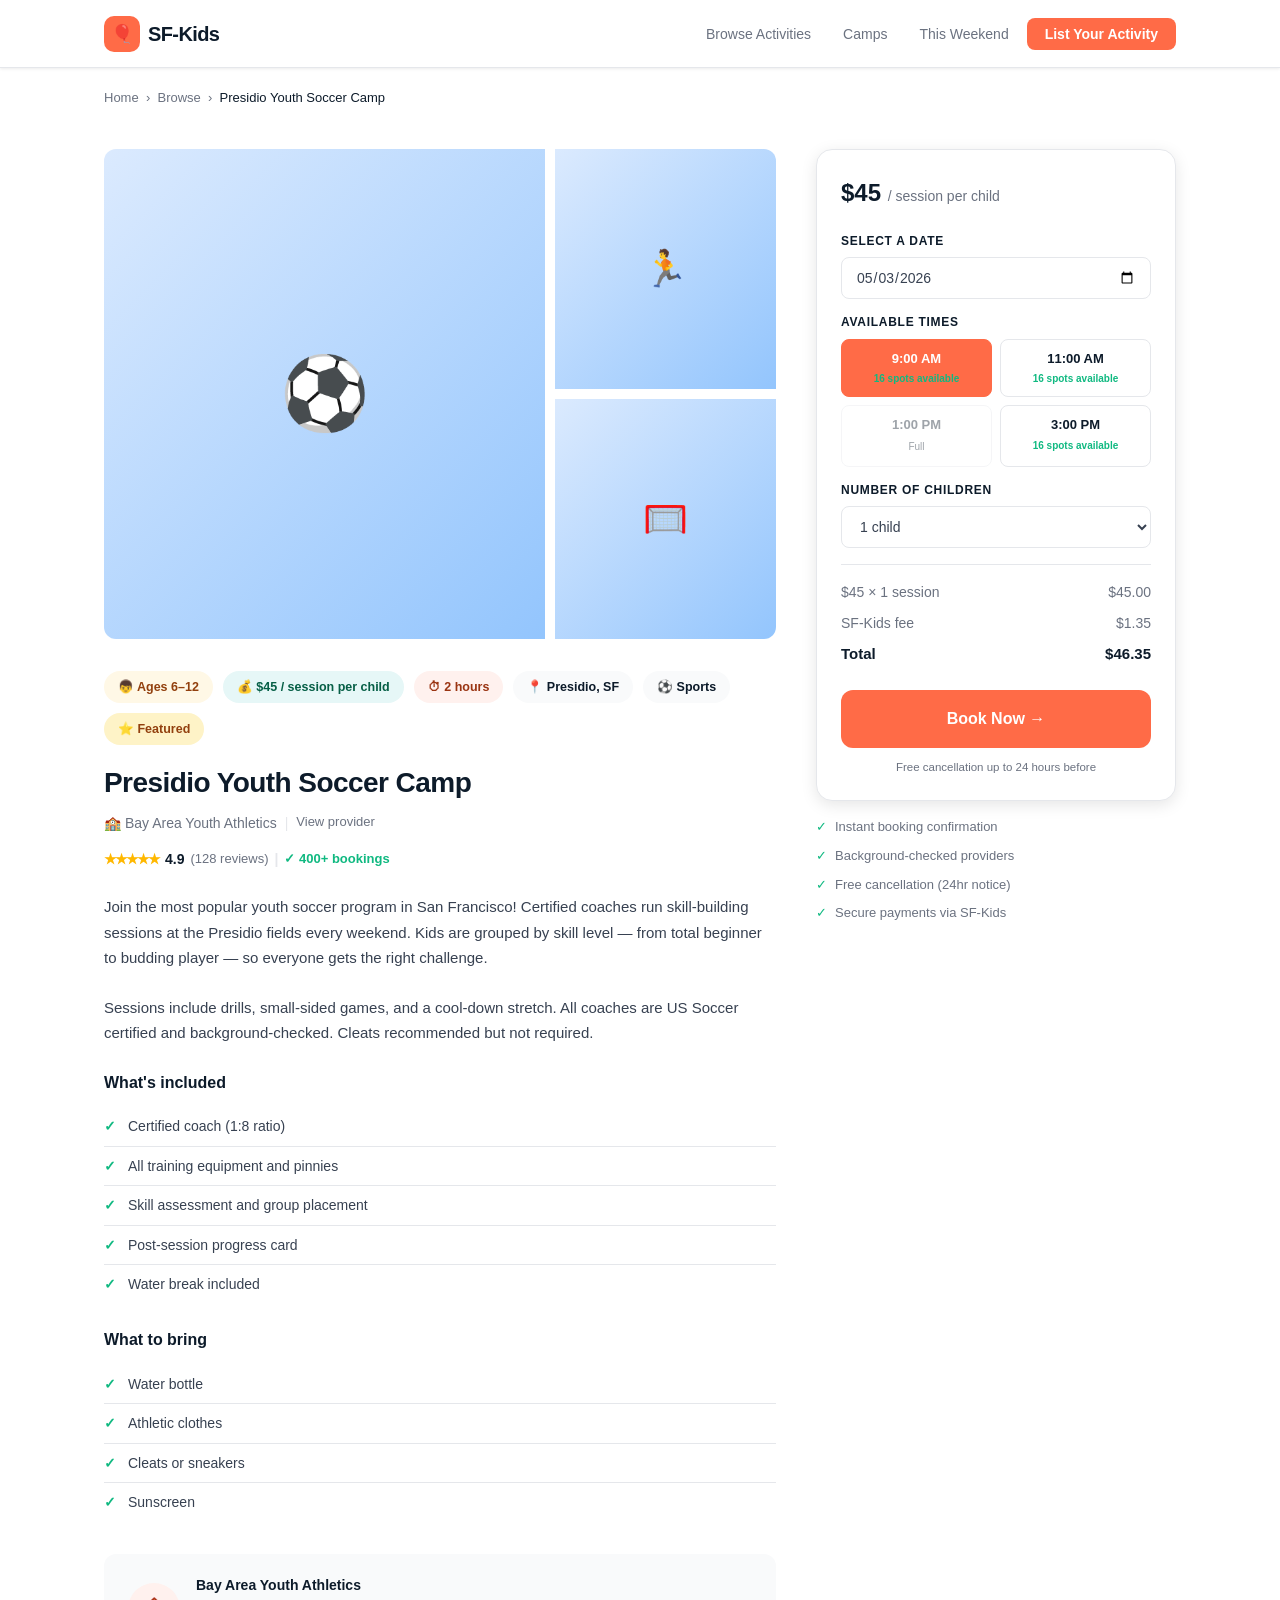
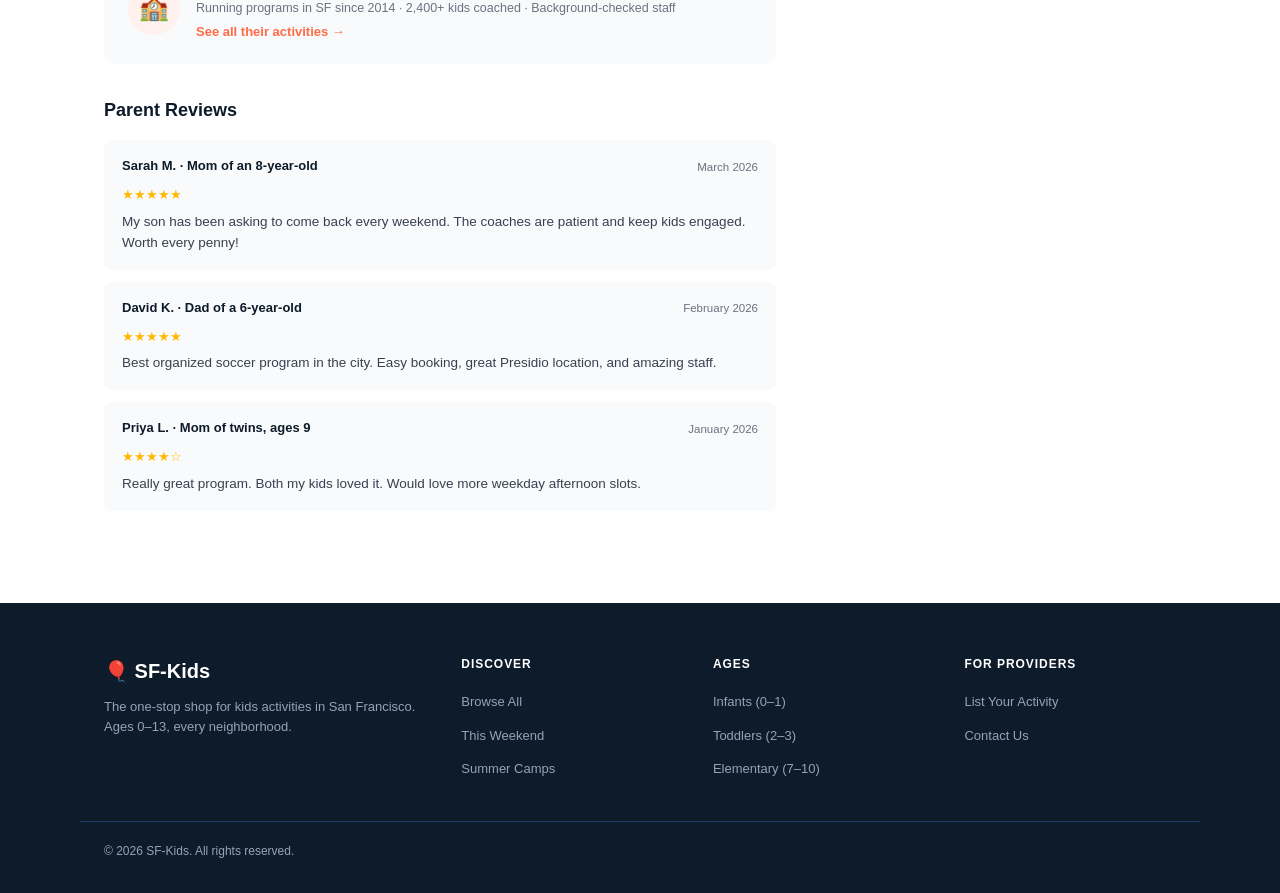
==== commit 9db44905: "Add real provider URLs — View provider links to actual websites Co-Authored-By: Claude Sonnet 4.6 <n" ====
--- a/activity.html
+++ b/activity.html
@@ -6,6 +6,7 @@
 <title id="page-title">Activity — SF-Kids</title>
 <link rel="stylesheet" href="styles.css">
 <script src="activities-data.js"></script>
+<script src="booking-api.js"></script>
 </head>
 <body>
 
@@ -165,7 +166,10 @@
     document.getElementById('detail-provider').innerHTML = `
       <span>🏫 ${a.provider}</span>
       <span style="color:var(--rule);">|</span>
-      <a href="#" style="color:var(--coral);font-size:13px;">View provider →</a>`;
+      ${a.providerUrl && a.providerUrl !== '#'
+        ? `<a href="${a.providerUrl}" target="_blank" rel="noopener noreferrer" style="color:var(--coral);font-size:13px;">View provider →</a>`
+        : `<span style="color:var(--muted);font-size:13px;">View provider</span>`
+      }`;
 
     // Rating
     document.getElementById('detail-rating').innerHTML = `
@@ -239,8 +243,9 @@
       <div class="booking-total"><span id="sidebar-line1">${a.price === 'Free' ? 'Free' : a.price + ' × 1 session'}</span><span id="sidebar-subtotal">${a.price === 'Free' ? '' : a.price + '.00'}</span></div>
       <div class="booking-total"><span>SF-Kids fee</span><span id="sidebar-fee">${a.price === 'Free' ? '$0.00' : '$' + (priceNum * 0.03).toFixed(2)}</span></div>
       <div class="booking-total total"><span>Total</span><span id="sidebar-total">${a.price === 'Free' ? 'Free' : '$' + (priceNum * 1.03).toFixed(2)}</span></div>
-      <a href="booking.html?id=${a.id}" class="btn btn-primary btn-lg" style="width:100%;justify-content:center;margin-top:16px;">Book Now →</a>
-      <p style="font-size:11.5px;color:var(--muted);text-align:center;margin-top:10px;">Free cancellation up to 24 hours before</p>`;
+      <a href="booking.html?id=${a.id}" class="btn btn-primary btn-lg" style="width:100%;justify-content:center;margin-top:16px;" id="book-now-btn">Book Now →</a>
+      <p style="font-size:11.5px;color:var(--muted);text-align:center;margin-top:10px;">Free cancellation up to 24 hours before</p>
+      <div id="sidebar-avail-banner" style="display:none;font-size:12px;font-weight:600;text-align:center;margin-top:8px;padding:8px 12px;border-radius:6px;"></div>`;
   }
 
   function updateSidebarTotal() {
@@ -259,6 +264,49 @@
   }
 
   buildPage();
+
+  // ── Live availability: check each slot in the sidebar ─────────
+  async function checkSidebarAvailability(activityId, date) {
+    const a = ACTIVITIES_DATA[activityId];
+    if (!a) return;
+    const slotEls = document.querySelectorAll('#booking-card .time-slot');
+    for (let i = 0; i < a.slots.length; i++) {
+      const el = slotEls[i];
+      if (!el || el.dataset.full === 'true') continue;
+      const avail = await checkAvailability(activityId, a.slots[i], date);
+      if (avail.unconfigured) return;
+      let badge = el.querySelector('.slot-avail');
+      if (!badge) {
+        badge = document.createElement('span');
+        badge.style.cssText = 'display:block;font-size:10px;font-weight:600;margin-top:2px;';
+        el.appendChild(badge);
+      }
+      if (avail.isFull) {
+        el.dataset.full  = 'true';
+        el.style.opacity = '0.4';
+        el.style.cursor  = 'not-allowed';
+        el.classList.remove('selected');
+        badge.style.color = '#9CA3AF';
+        badge.textContent  = 'Full';
+      } else if (avail.available <= 3) {
+        badge.style.color = '#EF4444';
+        badge.textContent  = avail.available + ' spot' + (avail.available === 1 ? '' : 's') + ' left';
+      } else {
+        badge.style.color = '#10B981';
+        badge.textContent  = avail.available + ' spots available';
+      }
+    }
+  }
+
+  // Refresh availability after sidebar builds
+  (function initAvailability() {
+    const params = new URLSearchParams(window.location.search);
+    const id  = params.get('id') || 'soccer';
+    const dateEl = document.querySelector('#booking-card input[type="date"]');
+    const date = dateEl ? dateEl.value : '2026-05-03';
+    checkSidebarAvailability(id, date);
+    if (dateEl) dateEl.addEventListener('change', e => checkSidebarAvailability(id, e.target.value));
+  })();
 </script>
 </body>
 </html>
--- a/styles.css
+++ b/styles.css
@@ -344,8 +344,10 @@
 .map-panel {
   position: sticky; top: calc(var(--nav-h) + 56px);
   border-radius: var(--radius); border: 1px solid var(--rule);
-  overflow: hidden; height: 520px;
-}
+  overflow: visible; height: 520px;
+}
+/* Inner map tile area clips to border-radius without blocking popups */
+#sf-map { width: 100%; height: 100%; border-radius: var(--radius); overflow: hidden; }
 #sf-map { width: 100%; height: 100%; }
 .map-location-btn {
   position: absolute; bottom: 16px; right: 16px; z-index: 1000;
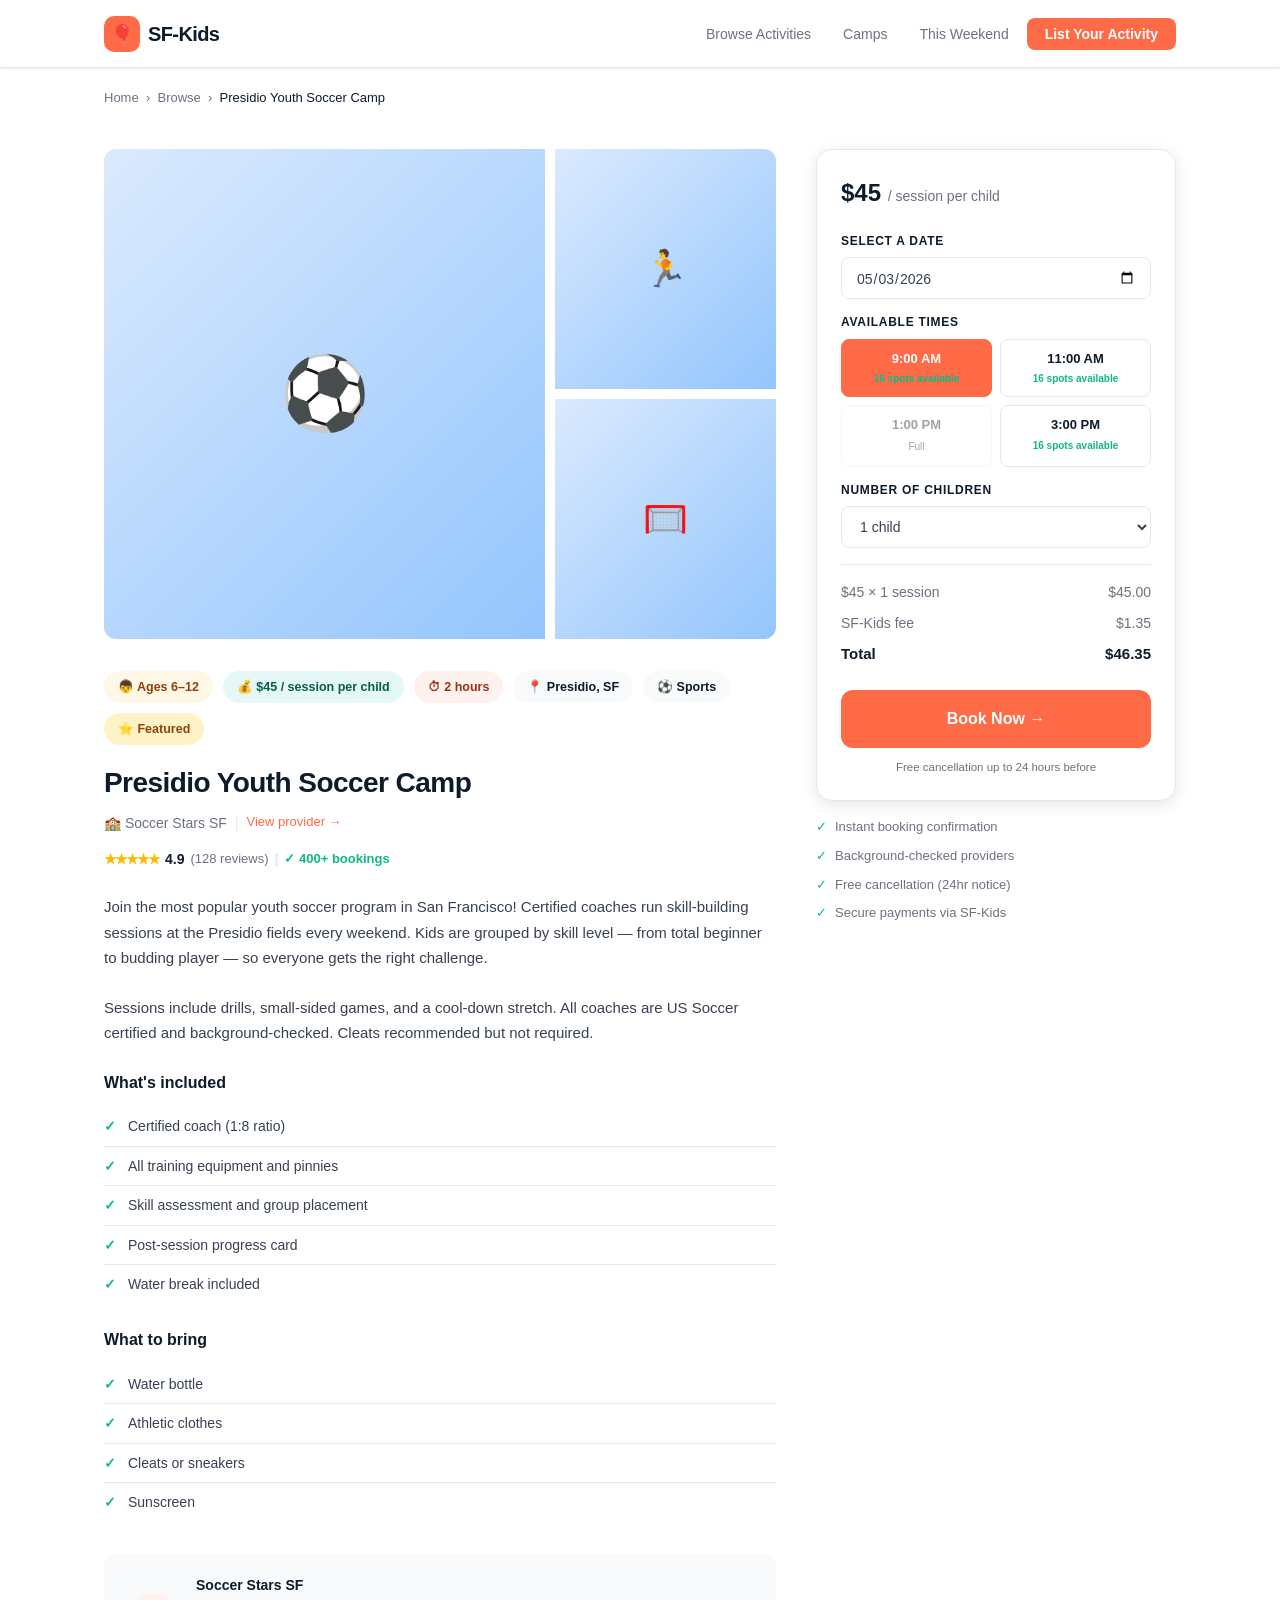
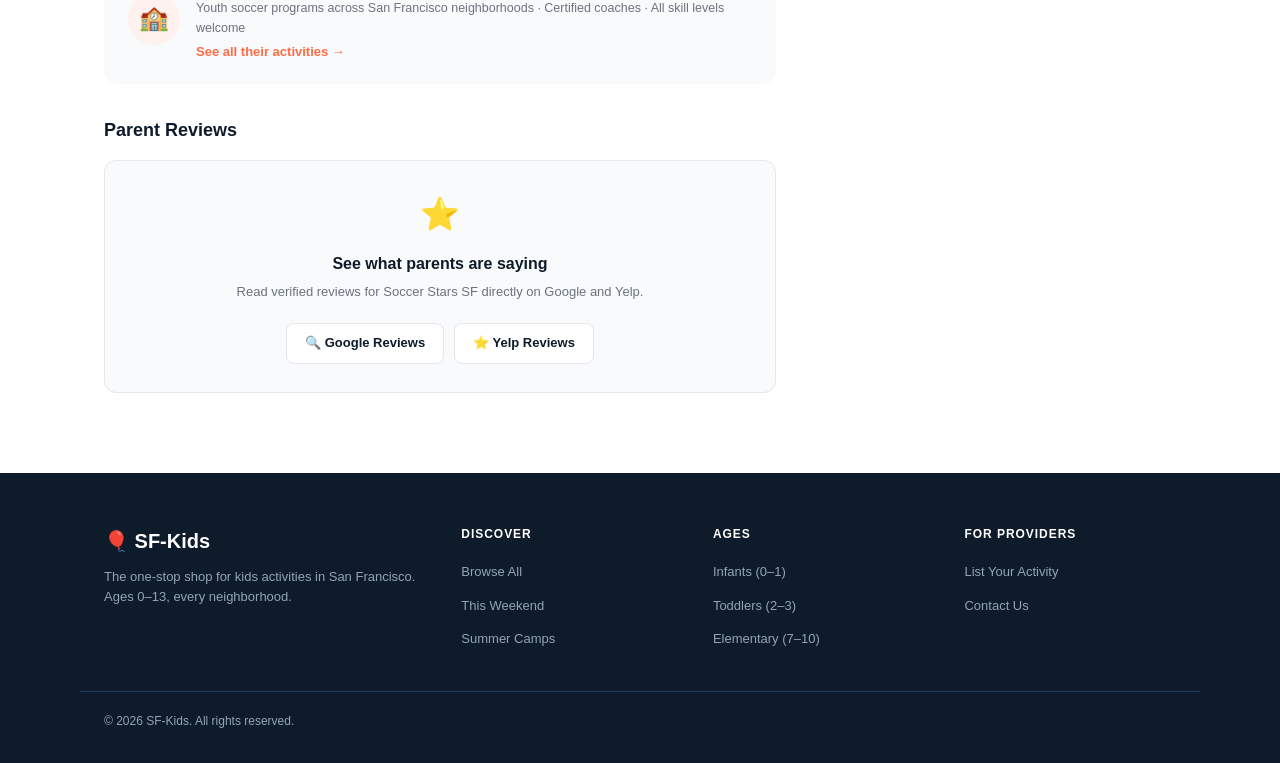
==== commit f4fd5490: "Replace fake reviews with real Google & Yelp review links Co-Authored-By: Claude Sonnet 4.6 <noreply" ====
--- a/activity.html
+++ b/activity.html
@@ -195,17 +195,27 @@
         <a href="#" style="font-size:13px;color:var(--coral);font-weight:600;">See all their activities →</a>
       </div>`;
 
-    // Reviews
-    const reviewsHTML = a.reviews.map(r => `
-      <div class="review-card">
-        <div class="review-header">
-          <span class="reviewer">${r.name}</span>
-          <span class="review-date">${r.date}</span>
+    // Reviews — link to real provider reviews, no fabricated content
+    const reviewSearch = encodeURIComponent(a.provider + ' San Francisco reviews');
+    const googleUrl = `https://www.google.com/search?q=${reviewSearch}`;
+    const yelpUrl   = `https://www.yelp.com/search?find_desc=${encodeURIComponent(a.provider)}&find_loc=San+Francisco%2C+CA`;
+    document.getElementById('reviews-section').innerHTML = `
+      <h3>Parent Reviews</h3>
+      <div style="background:var(--light);border:1.5px solid var(--rule);border-radius:var(--radius);padding:28px 24px;text-align:center;">
+        <div style="font-size:32px;margin-bottom:10px;">⭐</div>
+        <p style="font-weight:700;color:var(--navy);margin-bottom:6px;">See what parents are saying</p>
+        <p style="font-size:13px;color:var(--muted);margin-bottom:20px;">Read verified reviews for ${a.provider} directly on Google and Yelp.</p>
+        <div style="display:flex;gap:10px;justify-content:center;flex-wrap:wrap;">
+          <a href="${googleUrl}" target="_blank" rel="noopener noreferrer"
+             style="display:inline-flex;align-items:center;gap:6px;background:white;border:1.5px solid var(--rule);color:var(--navy);font-size:13px;font-weight:600;padding:9px 18px;border-radius:8px;text-decoration:none;">
+            🔍 Google Reviews
+          </a>
+          <a href="${yelpUrl}" target="_blank" rel="noopener noreferrer"
+             style="display:inline-flex;align-items:center;gap:6px;background:white;border:1.5px solid var(--rule);color:var(--navy);font-size:13px;font-weight:600;padding:9px 18px;border-radius:8px;text-decoration:none;">
+            ⭐ Yelp Reviews
+          </a>
         </div>
-        <div style="color:var(--yellow);font-size:13px;margin-bottom:6px;">${stars(r.stars)}</div>
-        <p class="review-text">${r.text}</p>
-      </div>`).join('');
-    document.getElementById('reviews-section').innerHTML = `<h3>Parent Reviews</h3>${reviewsHTML}`;
+      </div>`;
 
     // Booking sidebar
     const priceNum = parseFloat(a.price.replace('$', '')) || 0;
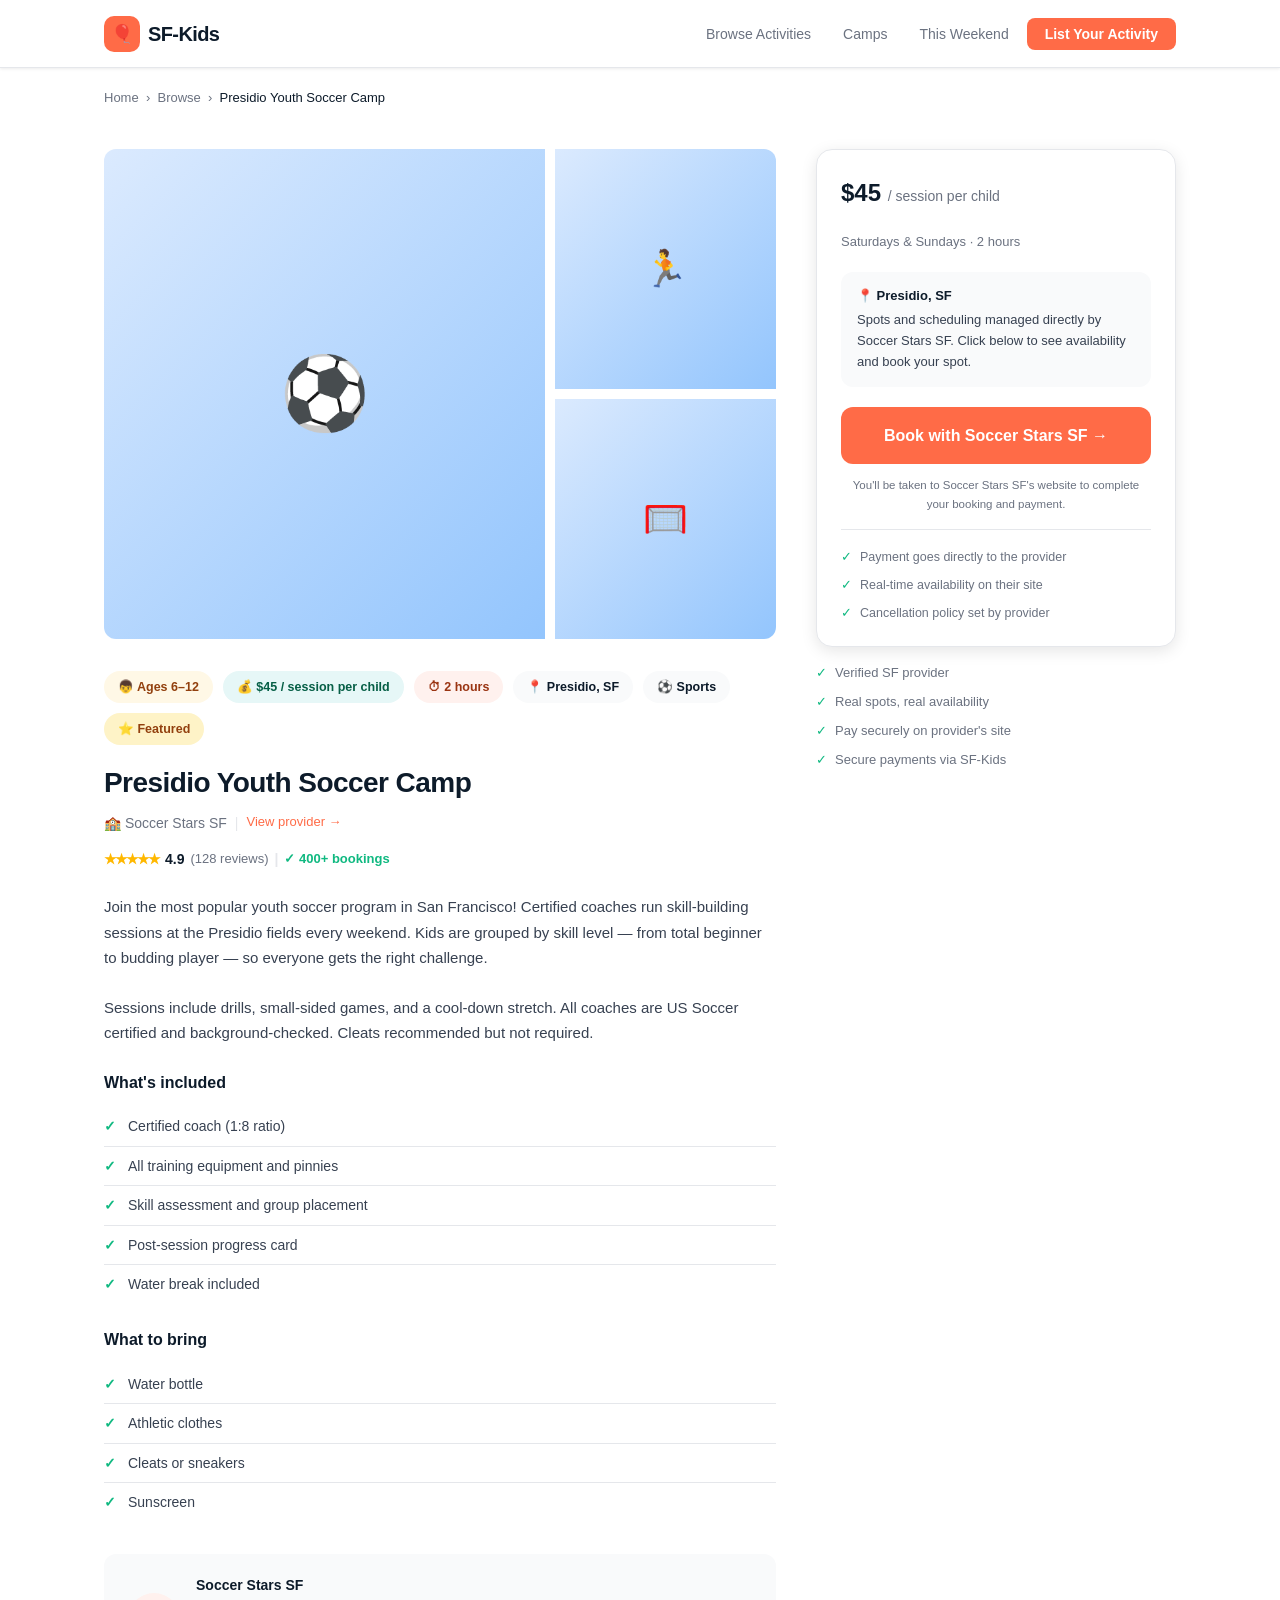
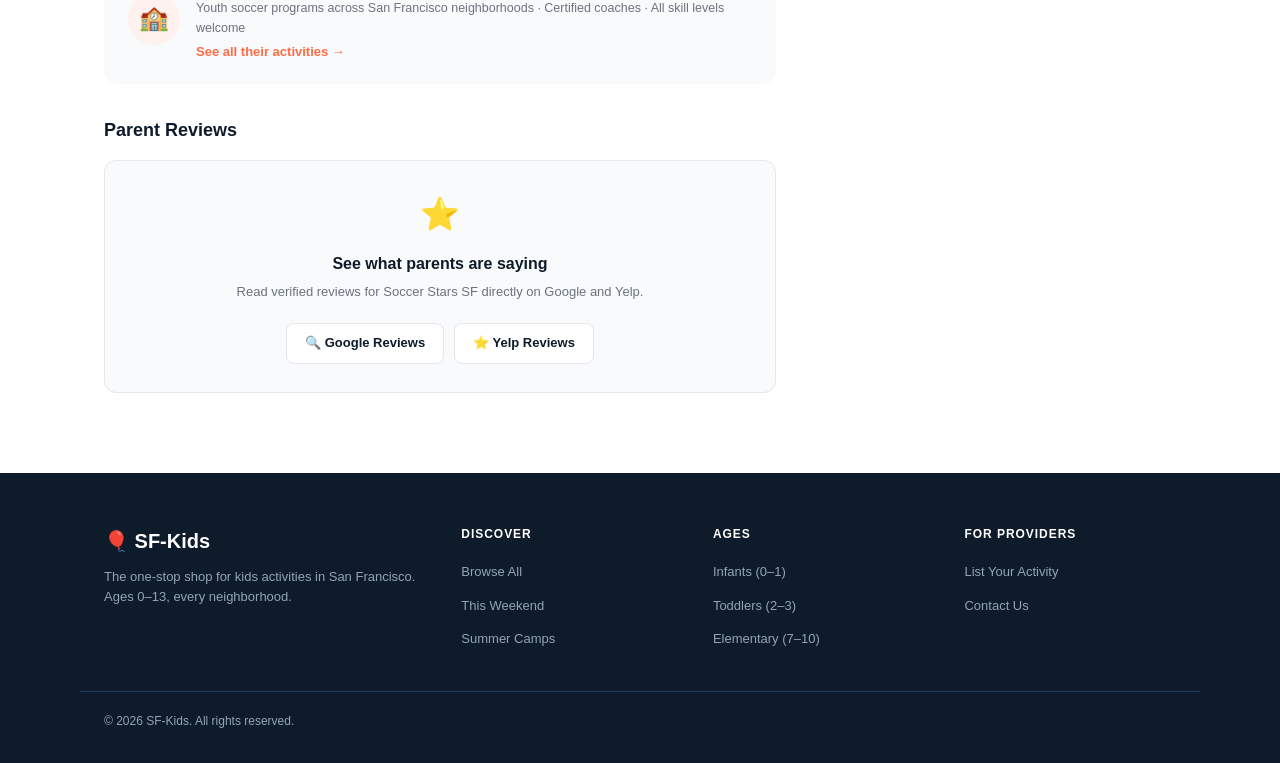
==== commit 400120c3: "Ship Option 1: replace fake booking with direct provider redirect Payment and spots are now handled " ====
--- a/activity.html
+++ b/activity.html
@@ -74,9 +74,9 @@
 
       <!-- Trust signals -->
       <div style="margin-top:16px;display:flex;flex-direction:column;gap:8px;">
-        <div style="display:flex;align-items:center;gap:8px;font-size:13px;color:var(--muted);"><span style="color:var(--success);">✓</span> Instant booking confirmation</div>
-        <div style="display:flex;align-items:center;gap:8px;font-size:13px;color:var(--muted);"><span style="color:var(--success);">✓</span> Background-checked providers</div>
-        <div style="display:flex;align-items:center;gap:8px;font-size:13px;color:var(--muted);"><span style="color:var(--success);">✓</span> Free cancellation (24hr notice)</div>
+        <div style="display:flex;align-items:center;gap:8px;font-size:13px;color:var(--muted);"><span style="color:var(--success);">✓</span> Verified SF provider</div>
+        <div style="display:flex;align-items:center;gap:8px;font-size:13px;color:var(--muted);"><span style="color:var(--success);">✓</span> Real spots, real availability</div>
+        <div style="display:flex;align-items:center;gap:8px;font-size:13px;color:var(--muted);"><span style="color:var(--success);">✓</span> Pay securely on provider's site</div>
         <div style="display:flex;align-items:center;gap:8px;font-size:13px;color:var(--muted);"><span style="color:var(--success);">✓</span> Secure payments via SF-Kids</div>
       </div>
     </div>
@@ -217,45 +217,33 @@
         </div>
       </div>`;
 
-    // Booking sidebar
-    const priceNum = parseFloat(a.price.replace('$', '')) || 0;
-    const slotsHTML = a.slots.map((s, i) => {
-      const full = i === a.fullSlot;
-      return `<div class="time-slot${i === 0 && !full ? ' selected' : ''}"
-        onclick="selectSlot(this)"
-        data-full="${full}"
-        style="${full ? 'opacity:0.4;cursor:not-allowed;' : ''}">${s}${full ? '<br><span style="font-size:10px;font-weight:400;">Full</span>' : ''}</div>`;
-    }).join('');
-
+    // Booking sidebar — redirect directly to provider
     const priceDisplay = a.price === 'Free'
       ? '<div class="booking-card-price">Free</div>'
       : `<div class="booking-card-price">${a.price} <span>${a.priceUnit}</span></div>`;
 
     document.getElementById('booking-card').innerHTML = `
       ${priceDisplay}
-      <div class="form-group">
-        <label class="form-label">Select a date</label>
-        <input type="date" class="form-input" value="2026-05-03">
+      <div style="font-size:13px;color:var(--muted);margin-bottom:20px;line-height:1.5;">
+        ${a.schedule} · ${a.duration}
       </div>
-      <div class="form-group">
-        <label class="form-label">Available times</label>
-        <div class="time-slots">${slotsHTML}</div>
+      <div style="background:var(--light);border-radius:var(--radius);padding:14px 16px;margin-bottom:20px;font-size:13px;color:var(--mid);line-height:1.6;">
+        <strong style="color:var(--navy);display:block;margin-bottom:4px;">📍 ${a.neighborhood}</strong>
+        Spots and scheduling managed directly by ${a.provider}. Click below to see availability and book your spot.
       </div>
-      <div class="form-group">
-        <label class="form-label">Number of children</label>
-        <select class="form-select" id="spots-select" onchange="updateSidebarTotal()">
-          <option>1 child</option>
-          <option>2 children</option>
-          <option>3 children</option>
-        </select>
-      </div>
-      <hr class="booking-divider">
-      <div class="booking-total"><span id="sidebar-line1">${a.price === 'Free' ? 'Free' : a.price + ' × 1 session'}</span><span id="sidebar-subtotal">${a.price === 'Free' ? '' : a.price + '.00'}</span></div>
-      <div class="booking-total"><span>SF-Kids fee</span><span id="sidebar-fee">${a.price === 'Free' ? '$0.00' : '$' + (priceNum * 0.03).toFixed(2)}</span></div>
-      <div class="booking-total total"><span>Total</span><span id="sidebar-total">${a.price === 'Free' ? 'Free' : '$' + (priceNum * 1.03).toFixed(2)}</span></div>
-      <a href="booking.html?id=${a.id}" class="btn btn-primary btn-lg" style="width:100%;justify-content:center;margin-top:16px;" id="book-now-btn">Book Now →</a>
-      <p style="font-size:11.5px;color:var(--muted);text-align:center;margin-top:10px;">Free cancellation up to 24 hours before</p>
-      <div id="sidebar-avail-banner" style="display:none;font-size:12px;font-weight:600;text-align:center;margin-top:8px;padding:8px 12px;border-radius:6px;"></div>`;
+      <a href="${a.bookingUrl}" target="_blank" rel="noopener noreferrer"
+         class="btn btn-primary btn-lg"
+         style="width:100%;justify-content:center;display:flex;">
+        Book with ${a.provider} →
+      </a>
+      <p style="font-size:11.5px;color:var(--muted);text-align:center;margin-top:12px;">
+        You'll be taken to ${a.provider}'s website to complete your booking and payment.
+      </p>
+      <div style="margin-top:16px;border-top:1px solid var(--rule);padding-top:16px;display:flex;flex-direction:column;gap:8px;">
+        <div style="display:flex;align-items:center;gap:8px;font-size:12.5px;color:var(--muted);"><span style="color:var(--success);">✓</span> Payment goes directly to the provider</div>
+        <div style="display:flex;align-items:center;gap:8px;font-size:12.5px;color:var(--muted);"><span style="color:var(--success);">✓</span> Real-time availability on their site</div>
+        <div style="display:flex;align-items:center;gap:8px;font-size:12.5px;color:var(--muted);"><span style="color:var(--success);">✓</span> Cancellation policy set by provider</div>
+      </div>`;
   }
 
   function updateSidebarTotal() {
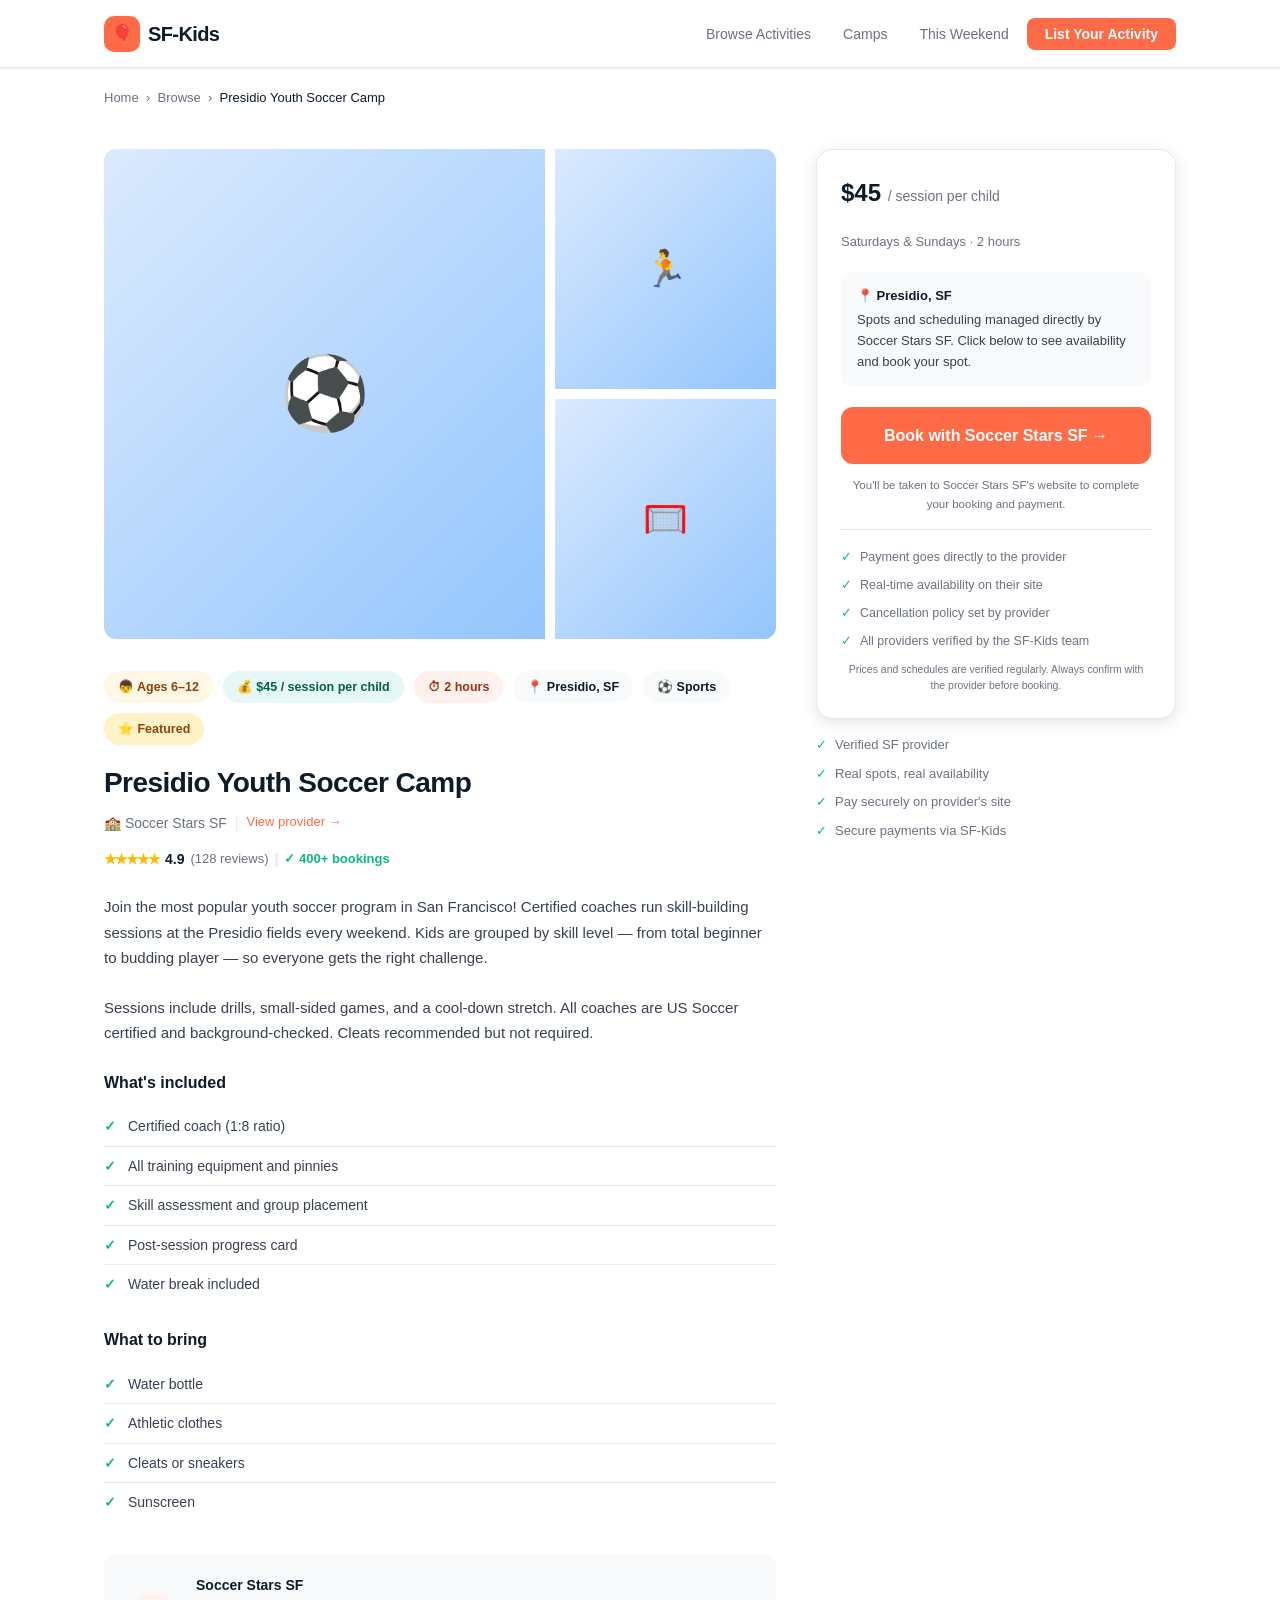
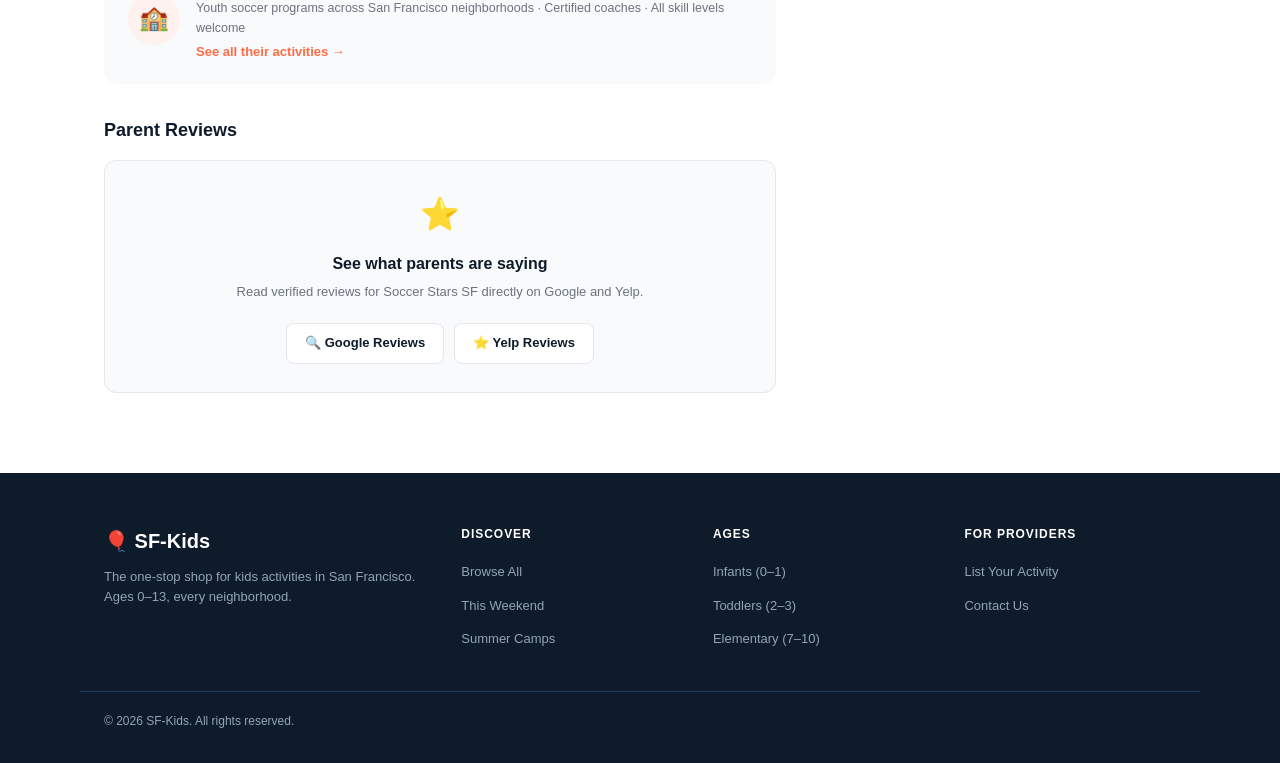
==== commit 9d7374ee: "Add 15 popular SF kids activities; fix all fake/closed providers; add verified disclaimer - Added: C" ====
--- a/activity.html
+++ b/activity.html
@@ -243,7 +243,11 @@
         <div style="display:flex;align-items:center;gap:8px;font-size:12.5px;color:var(--muted);"><span style="color:var(--success);">✓</span> Payment goes directly to the provider</div>
         <div style="display:flex;align-items:center;gap:8px;font-size:12.5px;color:var(--muted);"><span style="color:var(--success);">✓</span> Real-time availability on their site</div>
         <div style="display:flex;align-items:center;gap:8px;font-size:12.5px;color:var(--muted);"><span style="color:var(--success);">✓</span> Cancellation policy set by provider</div>
-      </div>`;
+        <div style="display:flex;align-items:center;gap:8px;font-size:12.5px;color:var(--muted);"><span style="color:var(--success);">✓</span> All providers verified by the SF-Kids team</div>
+      </div>
+      <p style="font-size:10.5px;color:var(--muted);text-align:center;margin-top:12px;line-height:1.5;">
+        Prices and schedules are verified regularly. Always confirm with the provider before booking.
+      </p>`;
   }
 
   function updateSidebarTotal() {
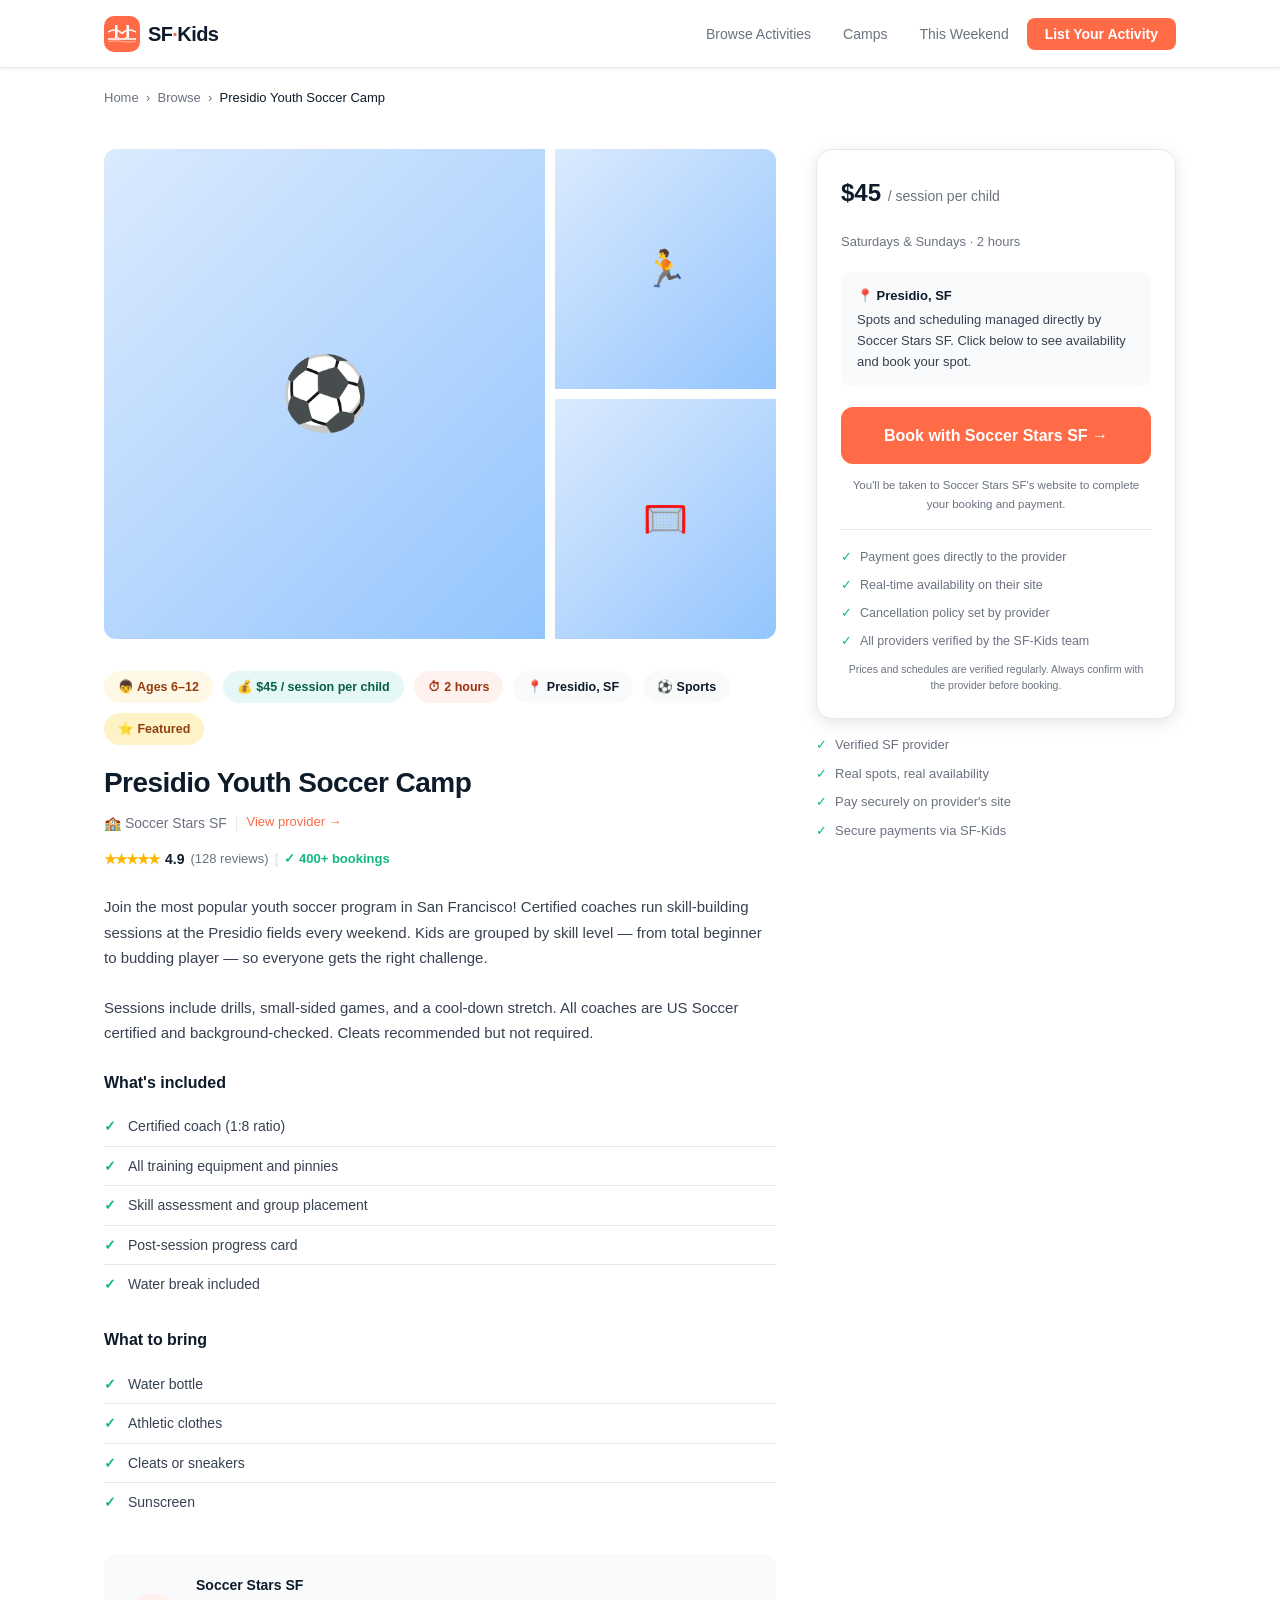
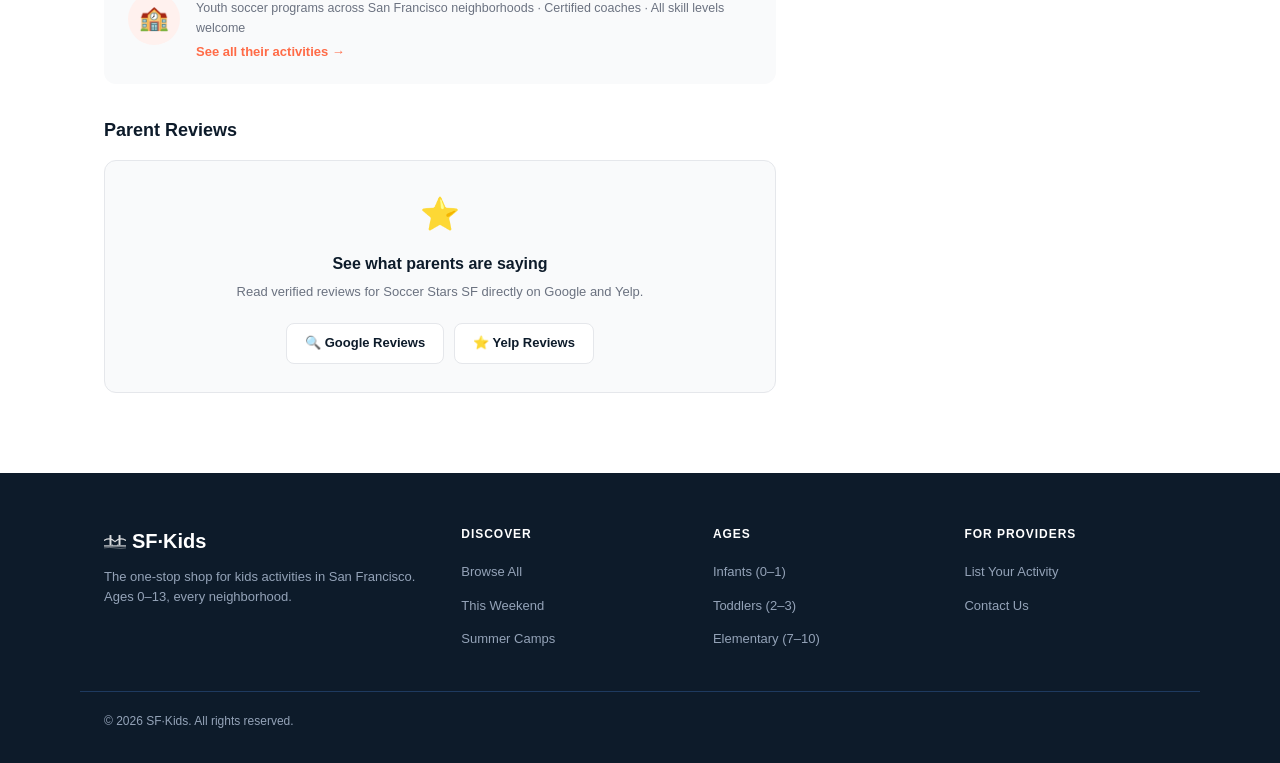
==== commit a5c33f75: "Replace balloon logo with Golden Gate Bridge SVG icon across all pages - Nav logo: inline SVG bridge" ====
--- a/activity.html
+++ b/activity.html
@@ -14,8 +14,25 @@
 <nav class="nav">
   <div class="nav-inner">
     <a href="index.html" class="nav-logo">
-      <div class="nav-logo-icon">🎈</div>
-      SF-Kids
+      <div class="nav-logo-icon">
+        <svg width="28" height="20" viewBox="0 0 28 20" fill="none" xmlns="http://www.w3.org/2000/svg">
+          <!-- Left tower -->
+          <rect x="7" y="1" width="2.5" height="13" rx="0.5" fill="white"/>
+          <!-- Right tower -->
+          <rect x="18.5" y="1" width="2.5" height="13" rx="0.5" fill="white"/>
+          <!-- Main suspension cable -->
+          <path d="M0 8 Q8 3.5 14 9.5 Q20 3.5 28 8" stroke="white" stroke-width="1.4" fill="none" stroke-linecap="round"/>
+          <!-- Suspender cables -->
+          <line x1="10.5" y1="13" x2="10.5" y2="15" stroke="white" stroke-width="0.9"/>
+          <line x1="14" y1="15" x2="14" y2="15" stroke="white" stroke-width="0.9"/>
+          <line x1="17.5" y1="13" x2="17.5" y2="15" stroke="white" stroke-width="0.9"/>
+          <!-- Deck / road -->
+          <line x1="0" y1="15" x2="28" y2="15" stroke="white" stroke-width="1.5"/>
+          <!-- Water -->
+          <path d="M0 17.5 Q7 16.2 14 17.5 Q21 18.8 28 17.5" stroke="white" stroke-width="1" fill="none" opacity="0.5"/>
+        </svg>
+      </div>
+      <span>SF<span style="color:var(--coral);font-weight:900;">·</span>Kids</span>
     </a>
     <ul class="nav-links">
       <li><a href="results.html">Browse Activities</a></li>
@@ -87,7 +104,17 @@
 <footer class="footer">
   <div class="footer-inner">
     <div>
-      <div class="footer-brand">🎈 SF-Kids</div>
+      <div class="footer-brand">
+        <svg width="22" height="16" viewBox="0 0 28 20" fill="none" xmlns="http://www.w3.org/2000/svg" style="vertical-align:middle;margin-right:6px;opacity:0.85;">
+          <rect x="7" y="1" width="2.5" height="13" rx="0.5" fill="white"/>
+          <rect x="18.5" y="1" width="2.5" height="13" rx="0.5" fill="white"/>
+          <path d="M0 8 Q8 3.5 14 9.5 Q20 3.5 28 8" stroke="white" stroke-width="1.4" fill="none" stroke-linecap="round"/>
+          <line x1="10.5" y1="13" x2="10.5" y2="15" stroke="white" stroke-width="0.9"/>
+          <line x1="17.5" y1="13" x2="17.5" y2="15" stroke="white" stroke-width="0.9"/>
+          <line x1="0" y1="15" x2="28" y2="15" stroke="white" stroke-width="1.5"/>
+          <path d="M0 17.5 Q7 16.2 14 17.5 Q21 18.8 28 17.5" stroke="white" stroke-width="1" fill="none" opacity="0.5"/>
+        </svg>SF·Kids
+      </div>
       <p class="footer-tagline">The one-stop shop for kids activities in San Francisco. Ages 0–13, every neighborhood.</p>
     </div>
     <div>
@@ -115,7 +142,7 @@
     </div>
   </div>
   <div class="footer-bottom">
-    <span>© 2026 SF-Kids. All rights reserved.</span>
+    <span>© 2026 SF·Kids. All rights reserved.</span>
   </div>
 </footer>
 
